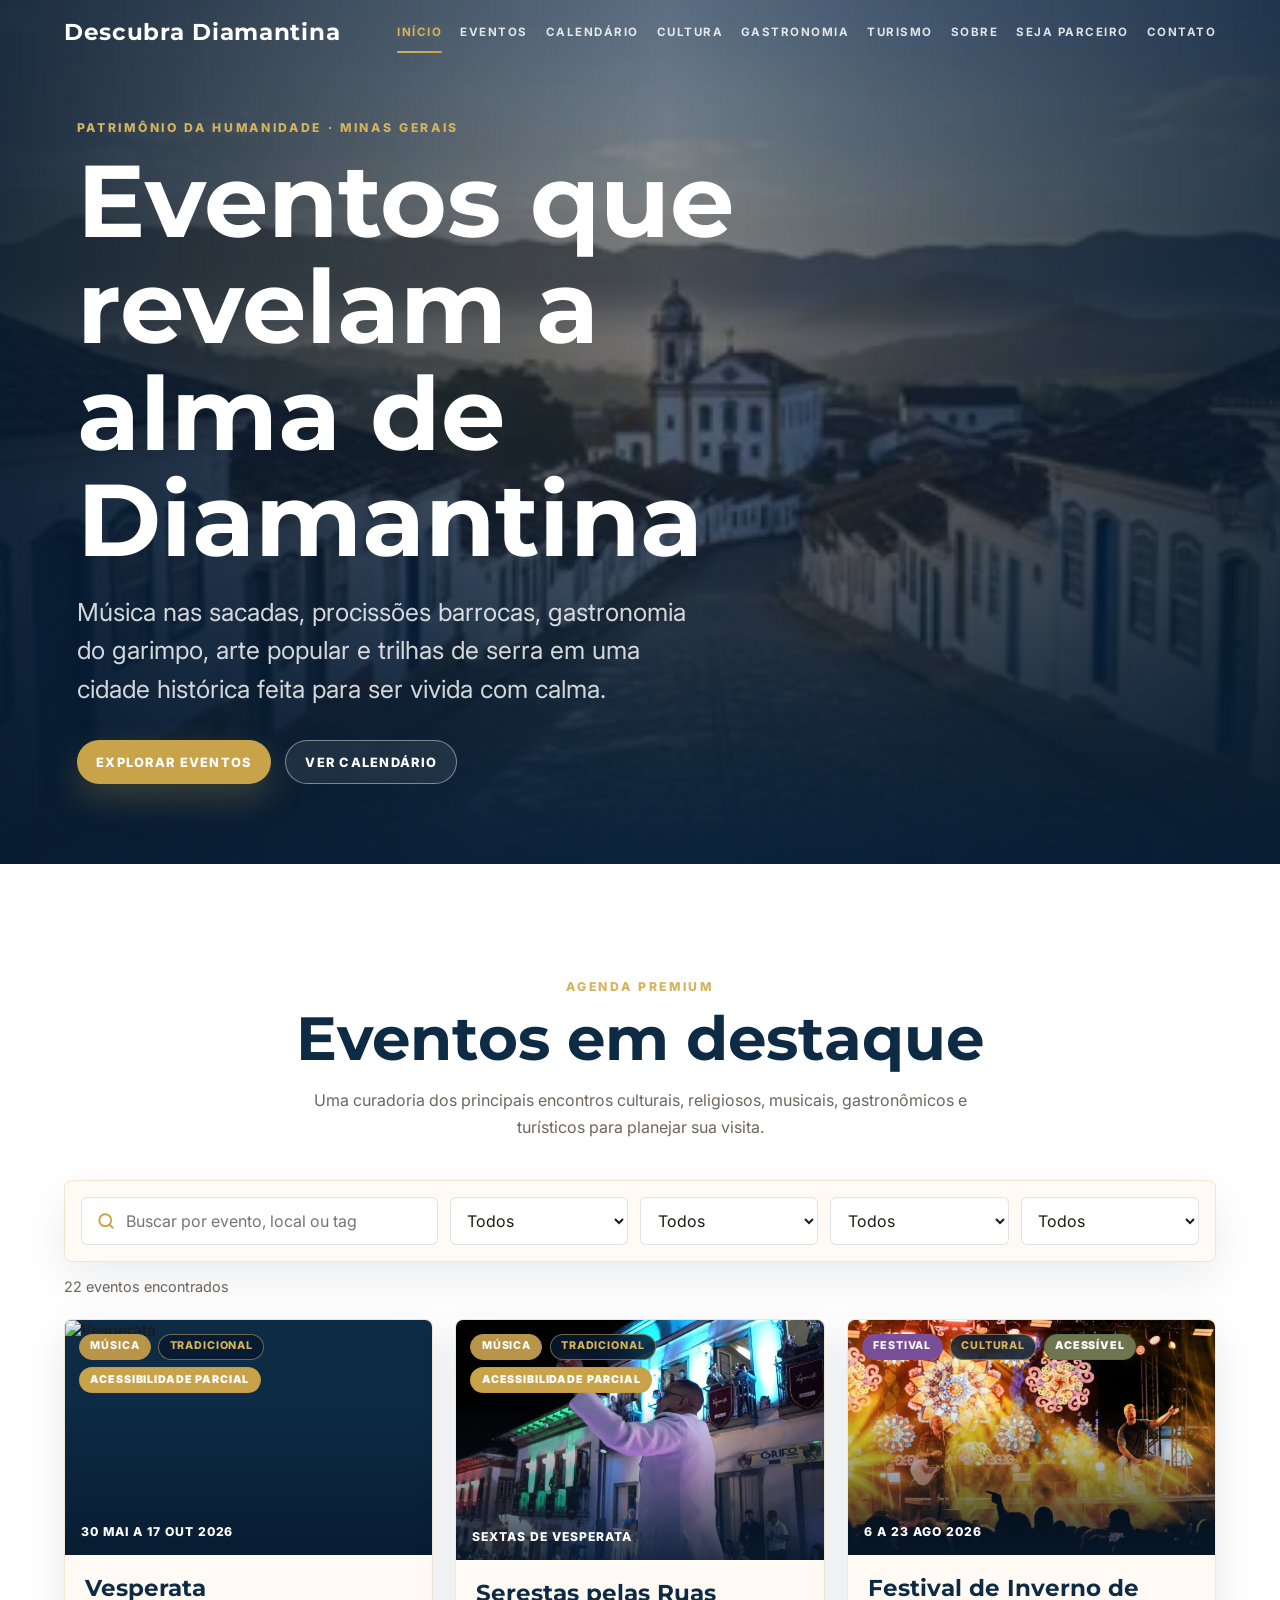
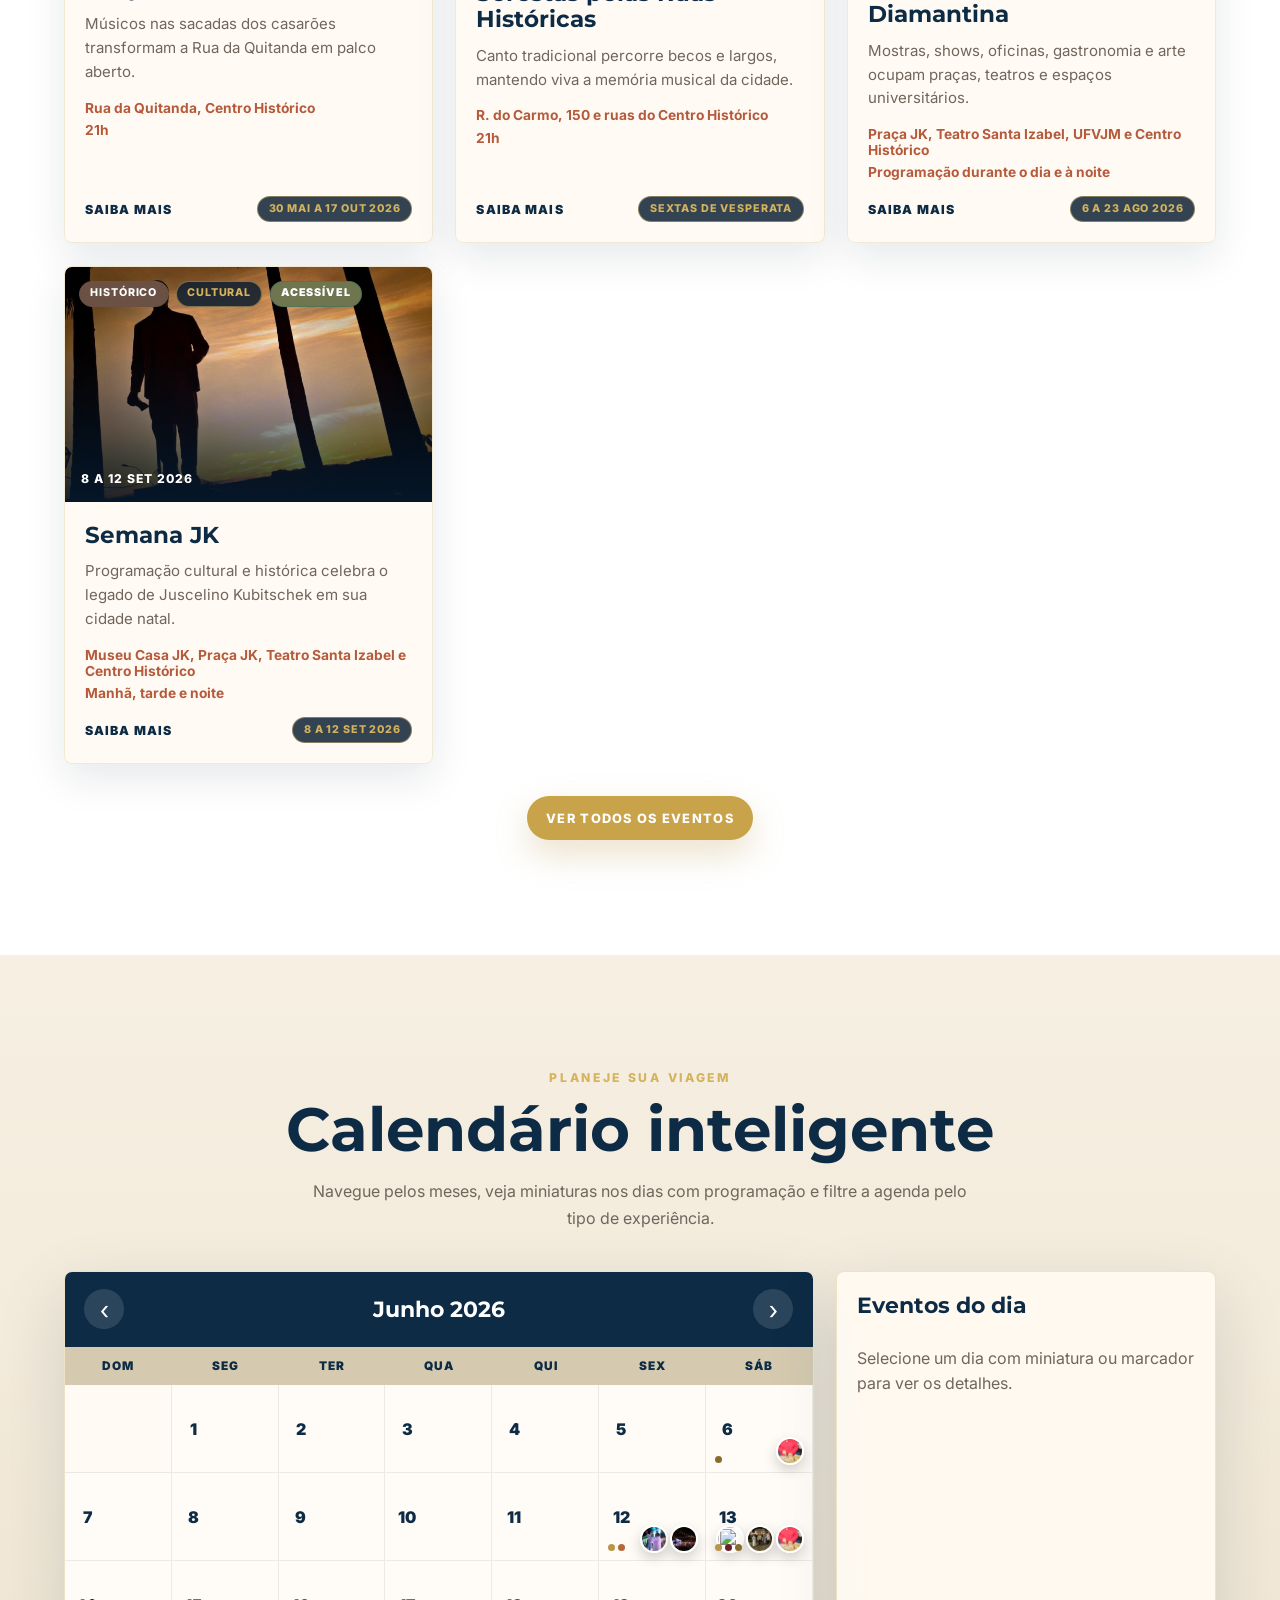
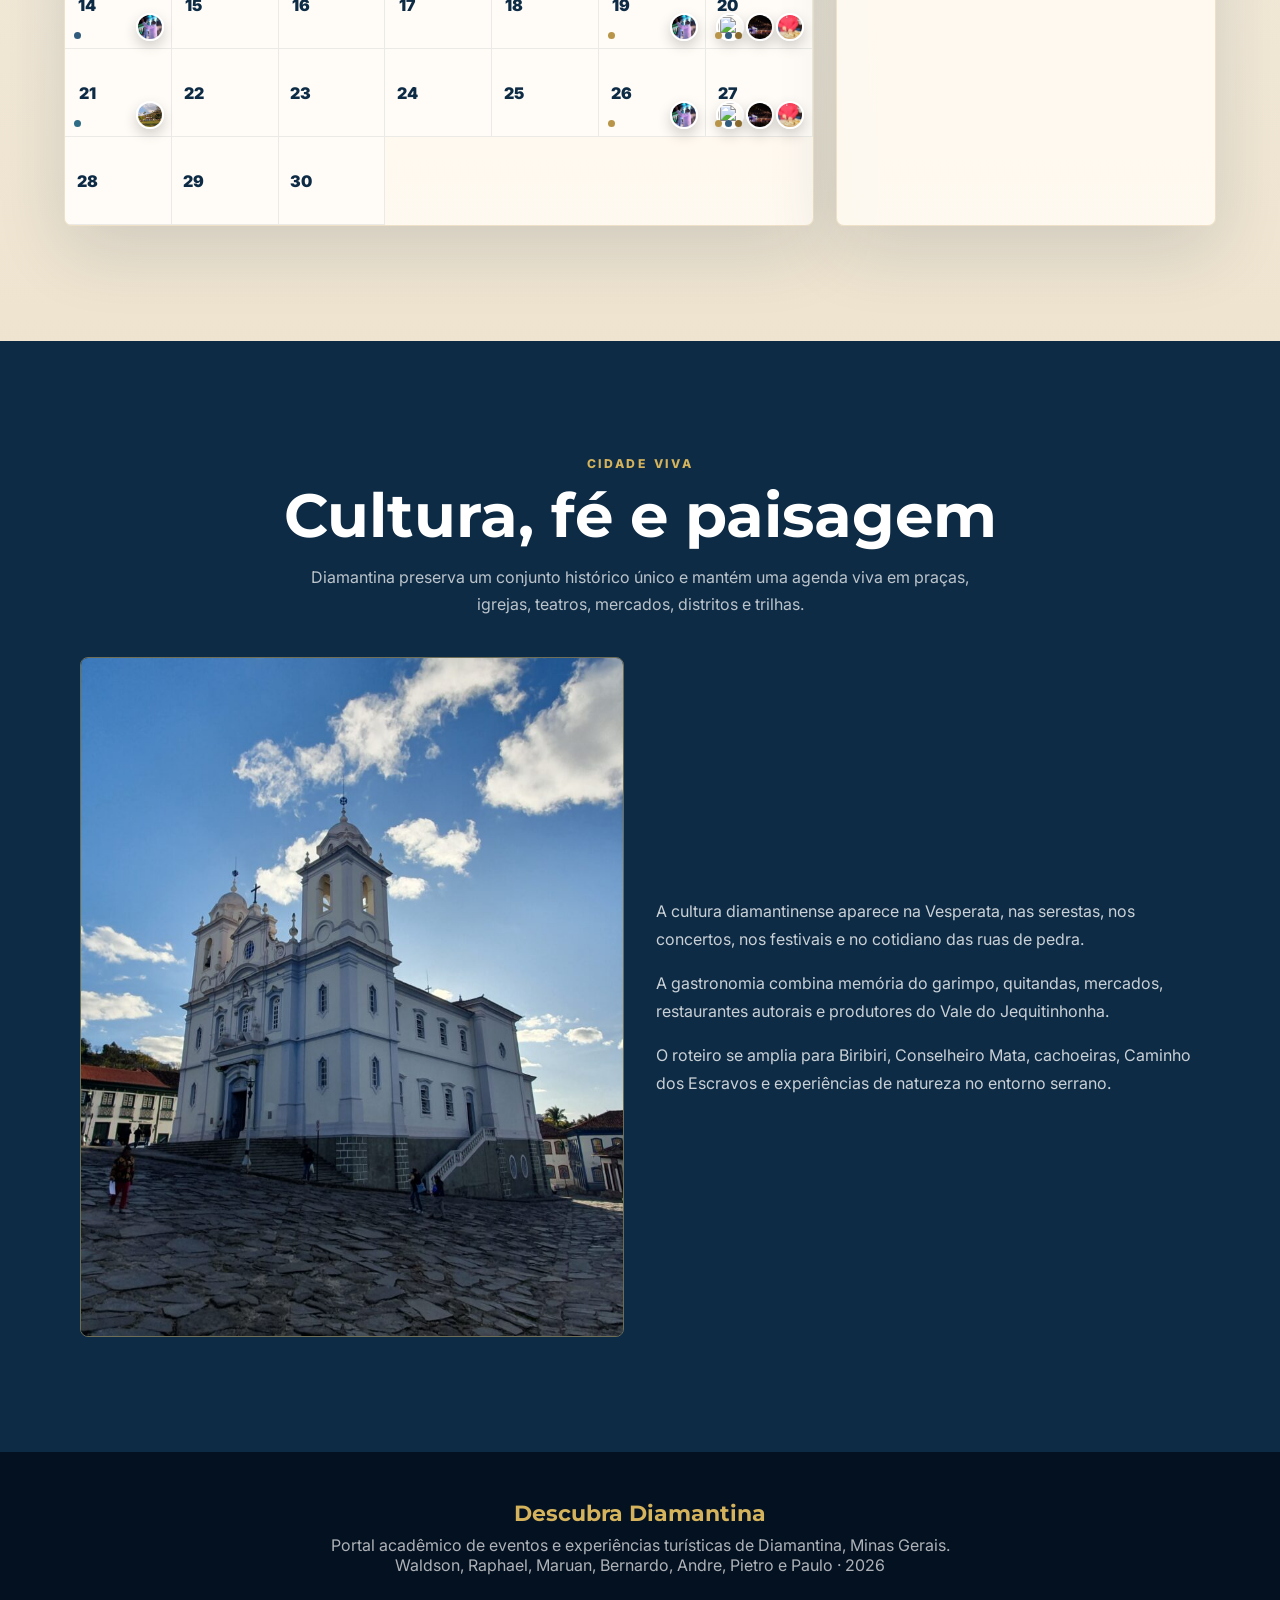
==== index.html @ fd095234 "trcando nome para index.html" ====
<!DOCTYPE html>
<html lang="pt-BR">

<head>
  <meta charset="UTF-8">
  <meta name="viewport" content="width=device-width, initial-scale=1.0">
  <title>Descubra Diamantina | Portal Cultural</title>
  <meta name="description"
    content="Portal turístico de eventos culturais, religiosos, gastronômicos e musicais de Diamantina.">
  <link rel="preconnect" href="https://fonts.googleapis.com">
  <link rel="preconnect" href="https://fonts.gstatic.com" crossorigin>
  <link
    href="https://fonts.googleapis.com/css2?family=Inter:wght@400;500;600;700&family=Montserrat:wght@500;600;700&display=swap"
    rel="stylesheet">
  <link rel="stylesheet" href="styles.css">
</head>

<body data-page="home">
  <header class="site-header" data-header>
    <a class="logo" href="DescubraDiamantina.html">Descubra Diamantina</a>
    <nav class="nav-links" aria-label="Navegação principal">
      <a class="active" href="DescubraDiamantina.html">Início</a>
      <a href="eventos.html">Eventos</a>
      <a href="#calendario">Calendário</a>
      <a href="#cultura">Cultura</a>
      <a href="#gastronomia">Gastronomia</a>
      <a href="#turismo">Turismo</a>
      <a href="#sobre">Sobre</a>
      <a href="seja-parceiro.html">Seja Parceiro</a>
      <a href="#contato">Contato</a>
    </nav>
    <button class="hamburger" type="button" data-open-menu aria-label="Abrir menu"><span></span></button>
  </header>

  <div class="mobile-menu" data-mobile-menu>
    <button class="close-menu" type="button" data-close-menu aria-label="Fechar menu">×</button>
    <nav aria-label="Menu móvel">
      <a href="DescubraDiamantina.html">Início</a>
      <a href="eventos.html">Eventos</a>
      <a href="#calendario">Calendário</a>
      <a href="#cultura">Cultura</a>
      <a href="#gastronomia">Gastronomia</a>
      <a href="#turismo">Turismo</a>
      <a href="#sobre">Sobre</a>
      <a href="seja-parceiro.html">Seja Parceiro</a>
      <a href="#contato">Contato</a>
    </nav>
  </div>

  <main>
    <section class="hero" id="inicio">
      <div class="hero-media">
        <video src=".imagens/Video.mp4" autoplay loop muted playsinline poster="./.imagens/Diamantina1.png"></video>
      </div>
      <div class="hero-content fade-in">
        <span class="eyebrow">Patrimônio da Humanidade · Minas Gerais</span>
        <h1>Eventos que revelam a alma de Diamantina</h1>
        <p>Música nas sacadas, procissões barrocas, gastronomia do garimpo, arte popular e trilhas de serra em uma
          cidade histórica feita para ser vivida com calma.</p>
        <div class="hero-actions">
          <a class="btn btn-primary" href="eventos.html">Explorar eventos</a>
          <a class="btn btn-secondary" href="#calendario">Ver calendário</a>
        </div>
      </div>
    </section>

    <section class="events-section" id="eventos">
      <div class="section-header fade-in">
        <span class="section-tag">Agenda premium</span>
        <h2 class="section-title">Eventos em destaque</h2>
        <p class="section-copy">Uma curadoria dos principais encontros culturais, religiosos, musicais, gastronômicos e
          turísticos para planejar sua visita.</p>
      </div>

      <div class="toolbar fade-in" aria-label="Filtros de eventos">
        <label class="search-field">
          <svg width="18" height="18" viewBox="0 0 24 24" fill="none" stroke="currentColor" stroke-width="2.4"
            stroke-linecap="round" stroke-linejoin="round" aria-hidden="true">
            <circle cx="11" cy="11" r="8"></circle>
            <path d="m21 21-4.3-4.3"></path>
          </svg>
          <input type="search" data-search placeholder="Buscar por evento, local ou tag">
        </label>
        <select class="select-field" data-filter="categoria" aria-label="Filtrar por categoria"></select>
        <select class="select-field" data-filter="tipo" aria-label="Filtrar por tipo de evento"></select>
        <select class="select-field" data-filter="mes" aria-label="Filtrar por mês"></select>
        <select class="select-field" data-filter="local" aria-label="Filtrar por local"></select>
      </div>
      <p class="results-meta" data-results-meta></p>
      <div class="events-grid" data-events-grid></div>
      <div class="load-more-wrap">
        <a class="btn btn-primary" href="eventos.html">Ver todos os eventos</a>
      </div>
    </section>

    <section class="calendar-section" id="calendario">
      <div class="section-header fade-in">
        <span class="section-tag">Planeje sua viagem</span>
        <h2 class="section-title">Calendário inteligente</h2>
        <p class="section-copy">Navegue pelos meses, veja miniaturas nos dias com programação e filtre a agenda pelo
          tipo de experiência.</p>
      </div>
      <div class="calendar-layout fade-in">
        <div class="calendar-wrap">
          <div class="cal-header">
            <button class="cal-nav" type="button" data-cal-prev aria-label="Mês anterior">&#8249;</button>
            <span class="cal-month-year" data-cal-month></span>
            <button class="cal-nav" type="button" data-cal-next aria-label="Próximo mês">&#8250;</button>
          </div>
          <div class="cal-weekdays">
            <div class="cal-weekday">Dom</div>
            <div class="cal-weekday">Seg</div>
            <div class="cal-weekday">Ter</div>
            <div class="cal-weekday">Qua</div>
            <div class="cal-weekday">Qui</div>
            <div class="cal-weekday">Sex</div>
            <div class="cal-weekday">Sáb</div>
          </div>
          <div class="cal-days" data-cal-days></div>
        </div>
        <aside class="calendar-preview">
          <h3>Eventos do dia</h3>
          <div data-cal-preview></div>
        </aside>
      </div>
    </section>

    <section class="about-section" id="sobre">
      <div class="section-header fade-in">
        <span class="section-tag">Cidade viva</span>
        <h2 class="section-title">Cultura, fé e paisagem</h2>
        <p class="section-copy">Diamantina preserva um conjunto histórico único e mantém uma agenda viva em praças,
          igrejas, teatros, mercados, distritos e trilhas.</p>
      </div>
      <div class="about-grid">
        <img class="fade-in" src="./.imagens/catedral.png" alt="Catedral e casario histórico de Diamantina">
        <div class="about-text fade-in">
          <p id="cultura">A cultura diamantinense aparece na Vesperata, nas serestas, nos concertos, nos festivais e no
            cotidiano das ruas de pedra.</p>
          <p id="gastronomia">A gastronomia combina memória do garimpo, quitandas, mercados, restaurantes autorais e
            produtores do Vale do Jequitinhonha.</p>
          <p id="turismo">O roteiro se amplia para Biribiri, Conselheiro Mata, cachoeiras, Caminho dos Escravos e
            experiências de natureza no entorno serrano.</p>
        </div>
      </div>
    </section>
  </main>

  <div class="modal-overlay" data-modal-overlay></div>

  <footer class="site-footer" id="contato">
    <strong>Descubra Diamantina</strong>
    <p>Portal acadêmico de eventos e experiências turísticas de Diamantina, Minas Gerais.</p>
    <p>Waldson, Raphael, Maruan, Bernardo, Andre, Pietro e Paulo · 2026</p>
  </footer>

  <script src="eventos-data.js"></script>
  <script src="eventos-app.js"></script>
</body>

</html>
---- styles.css ----
:root {
  /* Paleta Turista */
  --azul: #0D2B45;
  --azul-2: #1B4158;
  --dourado: #C9A34A;
  --dourado-2: #D4B35C;
  --bege: #E7DCC4;
  --bege-2: #D5CAB0;
  --terracota: #B65A3C;
  --verde: #6F754E;
  --branco: #FFFFFF;
  --texto: #1e1a16;
  --muted: #6f665d;
  --line: rgba(13, 43, 69, .12);
  --shadow: 0 24px 70px rgba(13, 43, 69, .14);
}

*,
*::before,
*::after {
  box-sizing: border-box;
  margin: 0;
  padding: 0;
}

html {
  scroll-behavior: smooth;
}

body {
  min-height: 100vh;
  font-family: 'Inter', Arial, sans-serif;
  background: var(--bege);
  color: var(--texto);
  overflow-x: hidden;
}

body.modal-open,
body.menu-open {
  overflow: hidden;
}

img {
  display: block;
  max-width: 100%;
}

a {
  color: inherit;
  text-decoration: none;
}

button,
input,
select {
  font: inherit;
}

button {
  border: 0;
  background: none;
  cursor: pointer;
}

.site-header {
  position: fixed;
  inset: 0 0 auto;
  z-index: 50;
  display: flex;
  align-items: center;
  justify-content: space-between;
  gap: 2rem;
  padding: 18px clamp(18px, 5vw, 72px);
  color: #fff;
  transition: background .25s ease, padding .25s ease, box-shadow .25s ease;
}

.site-header.scrolled,
.site-header.solid {
  background: rgba(7, 26, 47, .96);
  box-shadow: 0 16px 42px rgba(0, 0, 0, .22);
  padding-block: 12px;
  backdrop-filter: blur(16px);
}

.logo {
  font-family: 'Montserrat', Arial, sans-serif;
  font-size: clamp(1.15rem, 2vw, 1.45rem);
  font-weight: 700;
  letter-spacing: .03em;
}

.nav-links {
  display: none;
  align-items: center;
  gap: clamp(.7rem, 1.4vw, 1.45rem);
  position: relative;
  z-index: 1;
}

.nav-links a {
  position: relative;
  font-size: .72rem;
  font-weight: 700;
  letter-spacing: .13em;
  text-transform: uppercase;
  color: rgba(255, 255, 255, .84);
  padding: 0.4rem 0;
  transition: color .25s ease;
}

.nav-links a::after {
  content: '';
  position: absolute;
  left: 0;
  bottom: -8px;
  width: 0;
  height: 2px;
  background: linear-gradient(90deg, var(--dourado-2), var(--dourado));
  transition: width .3s cubic-bezier(0.34, 1.56, 0.64, 1);
  border-radius: 999px;
}

.nav-links a:hover,
.nav-links a.active {
  color: var(--dourado-2);
  text-shadow: 0 0 10px rgba(215, 184, 106, .3);
}

.nav-links a:hover::after,
.nav-links a.active::after {
  width: 100%;
}

.hamburger {
  display: inline-flex;
  width: 42px;
  height: 42px;
  border: 1px solid rgba(255, 255, 255, .3);
  border-radius: 999px;
  align-items: center;
  justify-content: center;
}

.hamburger span,
.hamburger span::before,
.hamburger span::after {
  display: block;
  width: 5px;
  height: 5px;
  background: #fff;
  border-radius: 50%;
  content: '';
}

.hamburger span {
  position: relative;
}

.hamburger span::before,
.hamburger span::after {
  position: absolute;
  left: 0;
  top: 0;
}

.hamburger span::before {
  transform: translateY(-8px);
}

.hamburger span::after {
  transform: translateY(8px);
}

.mobile-menu {
  position: fixed;
  inset: 0;
  z-index: 80;
  display: flex;
  flex-direction: column;
  align-items: center;
  justify-content: center;
  padding: 2rem;
  background:
    linear-gradient(135deg, rgba(7, 26, 47, .96) 0%, rgba(7, 26, 47, .88) 50%, rgba(104, 31, 43, .92) 100%),
    url('./.imagens/Diamantina1.png') center/cover;
  opacity: 0;
  pointer-events: none;
  transform: translateY(-100%);
  transition: opacity .3s ease, transform .3s ease;
  overflow: hidden;
}

.mobile-menu::before {
  content: '';
  position: absolute;
  inset: 0;
  background: radial-gradient(circle at 20% 50%, rgba(184, 149, 72, .08) 0%, transparent 50%);
  pointer-events: none;
}

.mobile-menu.open {
  opacity: 1;
  pointer-events: auto;
  transform: translateY(0);
}

.mobile-menu nav {
  display: grid;
  gap: 1.4rem;
  text-align: center;
  position: relative;
  z-index: 1;
  width: 100%;
  max-width: 400px;
}

.mobile-menu a {
  font-family: 'Montserrat', Arial, sans-serif;
  font-size: clamp(1.5rem, 6vw, 2.4rem);
  font-weight: 600;
  color: #fff;
  padding: 0.8rem 1rem;
  transition: color .25s ease, text-shadow .25s ease;
  letter-spacing: .02em;
}

.mobile-menu a:hover,
.mobile-menu a.active {
  color: var(--dourado-2);
  text-shadow: 0 0 20px rgba(215, 184, 106, .4);
}

.close-menu {
  position: absolute;
  right: 24px;
  top: 24px;
  width: 48px;
  height: 48px;
  border-radius: 50%;
  background: rgba(255, 255, 255, .15);
  color: #fff;
  font-size: 2rem;
  z-index: 2;
  transition: background .25s ease, transform .25s ease;
}

.close-menu:hover {
  background: rgba(255, 255, 255, .25);
  transform: rotate(90deg);
}

.hero {
  position: relative;
  min-height: 92vh;
  display: grid;
  align-items: center;
  padding: 120px clamp(20px, 6vw, 86px) 80px;
  color: #fff;
  overflow: hidden;
}

.hero-media {
  position: absolute;
  inset: 0;
  z-index: -2;
  background: var(--azul);
}

.hero-media video,
.hero-media img {
  width: 100%;
  height: 100%;
  object-fit: cover;
}

.hero::before {
  content: '';
  position: absolute;
  inset: 0;
  z-index: -1;
  background:
    linear-gradient(90deg, rgba(7, 26, 47, .9), rgba(7, 26, 47, .48) 52%, rgba(7, 26, 47, .82)),
    linear-gradient(0deg, var(--azul), transparent 45%);
}

.hero-content {
  max-width: 760px;
}

.eyebrow,
.section-tag {
  display: block;
  color: var(--dourado-2);
  font-size: .76rem;
  font-weight: 800;
  letter-spacing: .22em;
  text-transform: uppercase;
  margin-bottom: .8rem;
}

.hero h1,
.page-hero h1,
.section-title {
  font-family: 'Montserrat', Arial, sans-serif;
  font-weight: 700;
  line-height: 1.04;
}

.hero h1 {
  max-width: 760px;
  font-size: clamp(3.3rem, 8vw, 7rem);
}

.hero p {
  max-width: 620px;
  margin-top: 1.2rem;
  color: rgba(255, 255, 255, .82);
  font-family: 'Inter', Arial, sans-serif;
  font-size: clamp(1.2rem, 2.2vw, 1.55rem);
  line-height: 1.55;
}

.hero-actions {
  display: flex;
  flex-wrap: wrap;
  gap: .9rem;
  margin-top: 2rem;
}

.btn {
  display: inline-flex;
  align-items: center;
  justify-content: center;
  gap: .55rem;
  min-height: 44px;
  padding: .75rem 1.2rem;
  border-radius: 999px;
  font-size: .8rem;
  font-weight: 800;
  letter-spacing: .1em;
  text-transform: uppercase;
  transition: transform .2s ease, background .2s ease, color .2s ease, border-color .2s ease;
}

.btn-primary {
  background: var(--dourado);
  color: #fff;
  box-shadow: 0 14px 34px rgba(184, 149, 72, .28);
}

.btn-secondary {
  border: 1px solid rgba(255, 255, 255, .42);
  color: #fff;
  background: rgba(255, 255, 255, .08);
}

.btn:hover {
  transform: translateY(-2px);
}

section {
  padding: clamp(70px, 9vw, 120px) clamp(20px, 5vw, 72px);
}

.section-header {
  max-width: 760px;
  margin: 0 auto 2.4rem;
  text-align: center;
}

.section-title {
  color: var(--azul);
  font-size: clamp(2.1rem, 4.8vw, 4rem);
}

.section-copy {
  margin: 1rem auto 0;
  color: var(--muted);
  line-height: 1.7;
  max-width: 660px;
}

.events-section {
  background: var(--branco);
}

.toolbar {
  max-width: 1180px;
  margin: 0 auto 2rem;
  padding: 1rem;
  display: grid;
  grid-template-columns: minmax(240px, 1.6fr) repeat(4, minmax(140px, .8fr));
  gap: .75rem;
  background: rgba(255, 250, 242, .8);
  border: 1px solid rgba(184, 149, 72, .22);
  border-radius: 8px;
  box-shadow: 0 18px 46px rgba(7, 26, 47, .08);
  backdrop-filter: blur(14px);
}

.accessibility-filter {
  max-width: 1180px;
  margin: 0 auto 1rem;
  padding: 1rem 1.1rem;
  border: 1px solid rgba(7, 26, 47, .1);
  border-radius: 8px;
  background: rgba(255, 250, 242, .76);
  box-shadow: 0 12px 32px rgba(7, 26, 47, .06);
}

.accessibility-filter-label {
  display: block;
  margin-bottom: .75rem;
  color: var(--azul);
  font-size: .78rem;
  font-weight: 800;
  letter-spacing: .14em;
  text-transform: uppercase;
}

.accessibility-options {
  display: flex;
  flex-wrap: wrap;
  gap: .75rem;
}

.accessibility-option {
  display: inline-flex;
  align-items: center;
  gap: .55rem;
  padding: .6rem .85rem;
  border-radius: 999px;
  border: 1px solid rgba(7, 26, 47, .12);
  background: #fff;
  color: var(--texto);
  font-size: .9rem;
  font-weight: 700;
  line-height: 1.2;
}

.accessibility-option input {
  width: 16px;
  height: 16px;
  accent-color: var(--verde);
}

.accessibility-note {
  max-width: 1180px;
  margin: 0 auto 1.5rem;
  padding: .95rem 1rem;
  border-left: 4px solid var(--dourado);
  border-radius: 8px;
  background: rgba(184, 149, 72, .1);
  color: var(--muted);
  line-height: 1.6;
}

.search-field,
.select-field {
  min-height: 48px;
  width: 100%;
  border: 1px solid rgba(7, 26, 47, .12);
  border-radius: 6px;
  background: #fff;
  color: var(--texto);
  outline: none;
}

.search-field {
  display: flex;
  align-items: center;
  gap: .7rem;
  padding: 0 .95rem;
}

.search-field svg {
  color: var(--dourado);
  flex: 0 0 auto;
}

.search-field input {
  width: 100%;
  border: 0;
  outline: 0;
  background: transparent;
  color: inherit;
}

.select-field {
  padding: 0 .8rem;
}

.results-meta {
  max-width: 1180px;
  margin: -1rem auto 1.5rem;
  color: var(--muted);
  font-size: .9rem;
}

.events-grid {
  max-width: 1180px;
  margin: 0 auto;
  display: grid;
  grid-template-columns: repeat(auto-fill, minmax(280px, 1fr));
  gap: 1.4rem;
}

.event-card {
  display: flex;
  flex-direction: column;
  min-height: 100%;
  overflow: hidden;
  border: 1px solid rgba(184, 149, 72, .18);
  border-radius: 8px;
  background: rgba(255, 250, 242, .82);
  box-shadow: 0 14px 40px rgba(7, 26, 47, .1);
  transition: transform .25s ease, box-shadow .25s ease;
}

.event-card:hover {
  transform: translateY(-7px);
  box-shadow: var(--shadow);
}

.card-img-wrap {
  position: relative;
  min-height: 235px;
  overflow: hidden;
  background: var(--azul);
}

.card-img-wrap img {
  width: 100%;
  height: 100%;
  min-height: 235px;
  object-fit: cover;
  transition: transform .45s ease;
}

.event-card:hover img {
  transform: scale(1.06);
}

.card-img-wrap::after {
  content: '';
  position: absolute;
  inset: 35% 0 0;
  background: linear-gradient(transparent, rgba(7, 26, 47, .86));
}

.badge-row {
  position: absolute;
  top: 14px;
  left: 14px;
  right: 14px;
  z-index: 1;
  display: flex;
  gap: .45rem;
  flex-wrap: wrap;
}

.badge {
  display: inline-flex;
  align-items: center;
  min-height: 26px;
  padding: .28rem .65rem;
  border-radius: 999px;
  background: rgba(7, 26, 47, .82);
  color: var(--dourado-2);
  border: 1px solid rgba(215, 184, 106, .5);
  font-size: .67rem;
  font-weight: 800;
  letter-spacing: .08em;
  text-transform: uppercase;
  backdrop-filter: blur(10px);
  line-height: 1.2;
}

.accessibility-tag {
  display: inline-flex;
  align-items: center;
  min-height: 26px;
  padding: .28rem .65rem;
  border-radius: 999px;
  border: 1px solid transparent;
  font-size: .67rem;
  font-weight: 900;
  letter-spacing: .08em;
  text-transform: uppercase;
  line-height: 1.2;
}

.accessibility-tag.accessible {
  color: #fff;
  background: var(--verde);
  border-color: rgba(47, 114, 92, .45);
}

.accessibility-tag.partial {
  color: #fff;
  background: var(--dourado);
  border-color: rgba(184, 149, 72, .45);
}

.accessibility-tag.limited {
  color: #fff;
  background: var(--terracota);
  border-color: rgba(182, 90, 60, .45);
}

.badge-date {
  max-width: 100%;
  text-align: right;
  white-space: normal;
}

.card-date-float {
  position: absolute;
  left: 16px;
  bottom: 16px;
  z-index: 1;
  color: #fff;
  font-weight: 800;
  letter-spacing: .08em;
  text-transform: uppercase;
  font-size: .76rem;
}

.card-body {
  display: flex;
  flex-direction: column;
  flex: 1;
  padding: 1.25rem;
}

.card-title {
  font-family: 'Montserrat', Arial, sans-serif;
  font-weight: 700;
  color: var(--azul);
  font-size: 1.42rem;
  line-height: 1.16;
}

.card-desc {
  color: var(--muted);
  line-height: 1.58;
  margin-top: .7rem;
  font-size: .94rem;
}

.card-meta {
  display: grid;
  gap: .4rem;
  margin: 1rem 0;
  color: var(--terracota);
  font-size: .86rem;
  font-weight: 700;
}

.card-actions {
  margin-top: auto;
  display: flex;
  justify-content: space-between;
  align-items: center;
  gap: 1rem;
  flex-wrap: wrap;
}

.btn-card {
  color: var(--azul);
  font-weight: 900;
  letter-spacing: .09em;
  text-transform: uppercase;
  font-size: .78rem;
}

.btn-card:hover {
  color: var(--terracota);
}

.calendar-section {
  background:
    linear-gradient(180deg, rgba(247, 241, 230, .9), rgba(239, 228, 209, .9)),
    url('./.imagens/catedral.png') center/cover fixed;
}

.calendar-layout {
  max-width: 1180px;
  margin: 0 auto;
  display: grid;
  grid-template-columns: minmax(0, 1fr) 380px;
  gap: 1.4rem;
}

.calendar-wrap,
.calendar-preview {
  background: rgba(255, 250, 242, .94);
  border: 1px solid rgba(184, 149, 72, .24);
  border-radius: 8px;
  box-shadow: var(--shadow);
  overflow: hidden;
}

.cal-header {
  display: flex;
  align-items: center;
  justify-content: space-between;
  gap: 1rem;
  padding: 1.1rem 1.2rem;
  background: var(--azul);
  color: #fff;
}

.cal-month-year {
  font-family: 'Montserrat', Arial, sans-serif;
  font-size: 1.35rem;
  font-weight: 700;
}

.cal-nav {
  width: 40px;
  height: 40px;
  border-radius: 50%;
  color: #fff;
  background: rgba(255, 255, 255, .12);
  font-size: 1.6rem;
}

.cal-nav:hover {
  background: var(--dourado);
}

.cal-weekdays,
.cal-days {
  display: grid;
  grid-template-columns: repeat(7, minmax(0, 1fr));
}

.cal-weekday {
  padding: .75rem .25rem;
  text-align: center;
  color: var(--azul);
  background: var(--bege-2);
  font-size: .74rem;
  font-weight: 900;
  text-transform: uppercase;
  letter-spacing: .08em;
}

.cal-day {
  position: relative;
  min-height: 88px;
  padding: .5rem;
  border-right: 1px solid rgba(7, 26, 47, .08);
  border-bottom: 1px solid rgba(7, 26, 47, .08);
  background: rgba(255, 255, 255, .42);
  text-align: left;
  transition: background .18s ease;
}

.cal-day:not(.empty):hover {
  background: #fff;
}

.cal-day.empty {
  background: rgba(255, 255, 255, .18);
  cursor: default;
}

.cal-number {
  position: relative;
  z-index: 2;
  display: inline-flex;
  align-items: center;
  justify-content: center;
  width: 28px;
  height: 28px;
  border-radius: 50%;
  color: var(--azul);
  font-weight: 900;
}

.cal-day.today .cal-number {
  background: var(--terracota);
  color: #fff;
}

.cal-day.selected {
  outline: 3px solid var(--dourado);
  outline-offset: -3px;
}

.cal-thumbs {
  position: absolute;
  inset: 0;
  display: flex;
  align-items: flex-end;
  justify-content: flex-end;
  gap: 2px;
  padding: .45rem;
  pointer-events: none;
}

.cal-thumb {
  width: 28px;
  height: 28px;
  border-radius: 50%;
  object-fit: cover;
  border: 2px solid #fff;
  box-shadow: 0 6px 14px rgba(0, 0, 0, .18);
}

.cal-markers {
  position: absolute;
  left: .55rem;
  bottom: .55rem;
  display: flex;
  gap: 3px;
}

.marker {
  width: 7px;
  height: 7px;
  border-radius: 50%;
  background: var(--terracota);
}

.calendar-preview {
  padding: 1.25rem;
}

.calendar-preview h3 {
  font-family: 'Montserrat', Arial, sans-serif;
  font-weight: 700;
  color: var(--azul);
  font-size: 1.35rem;
  margin-bottom: .75rem;
}

.cal-event-item {
  display: grid;
  grid-template-columns: 54px 1fr;
  gap: .8rem;
  padding: .8rem 0;
  border-top: 1px solid rgba(7, 26, 47, .1);
}

.cal-event-item img {
  width: 54px;
  height: 54px;
  border-radius: 6px;
  object-fit: cover;
}

.cal-event-name {
  color: var(--azul);
  font-weight: 900;
}

.cal-event-info {
  color: var(--muted);
  font-size: .84rem;
  margin-top: .2rem;
  line-height: 1.4;
}

.empty-state,
.cal-no-event {
  display: block;
  color: var(--muted);
  line-height: 1.6;
  padding: 1rem 0;
}

.modal-overlay {
  position: fixed;
  inset: 0;
  z-index: 100;
  display: grid;
  place-items: center;
  padding: 24px;
  background: rgba(7, 26, 47, .82);
  backdrop-filter: blur(12px);
  opacity: 0;
  pointer-events: none;
  transition: opacity .25s ease;
}

.modal-overlay.open {
  opacity: 1;
  pointer-events: auto;
}

.modal {
  width: min(980px, 100%);
  max-height: 92vh;
  overflow: auto;
  background: var(--branco);
  border-radius: 10px;
  box-shadow: 0 34px 90px rgba(0, 0, 0, .38);
  transform: translateY(18px) scale(.98);
  transition: transform .25s ease;
}

.modal-overlay.open .modal {
  transform: translateY(0) scale(1);
}

.modal-hero {
  position: relative;
  min-height: 330px;
  background: var(--azul);
}

.modal-hero img {
  width: 100%;
  height: 330px;
  object-fit: cover;
}

.modal-hero::after {
  content: '';
  position: absolute;
  inset: 0;
  background: linear-gradient(0deg, rgba(7, 26, 47, .8), transparent 55%);
}

.modal-close {
  position: absolute;
  top: 16px;
  right: 16px;
  z-index: 2;
  width: 42px;
  height: 42px;
  border-radius: 50%;
  background: rgba(255, 250, 242, .92);
  color: var(--azul);
  font-size: 1.5rem;
}

.modal-heading {
  position: absolute;
  z-index: 1;
  left: clamp(20px, 5vw, 44px);
  right: clamp(20px, 5vw, 44px);
  bottom: 28px;
  color: #fff;
}

.modal-heading h2 {
  margin-top: .5rem;
  font-family: 'Montserrat', Arial, sans-serif;
  font-weight: 700;
  font-size: clamp(2rem, 5vw, 3.6rem);
  line-height: 1.05;
}

.modal-body {
  display: grid;
  grid-template-columns: minmax(0, 1.35fr) minmax(250px, .8fr);
  gap: 1.5rem;
  padding: clamp(22px, 4vw, 44px);
}

.modal-accessibility {
  display: grid;
  gap: .65rem;
  padding: 1rem;
  margin-bottom: 1rem;
  border: 1px solid rgba(7, 26, 47, .1);
  border-radius: 8px;
  background: rgba(255, 250, 242, .82);
}

.modal-accessibility p {
  color: var(--muted);
  line-height: 1.6;
}

.modal-desc {
  color: var(--texto);
  font-family: 'Inter', Arial, sans-serif;
  font-size: 1.25rem;
  line-height: 1.65;
}

.modal-box {
  border: 1px solid rgba(184, 149, 72, .22);
  border-radius: 8px;
  background: #fff;
  padding: 1rem;
  margin-top: 1rem;
}

.modal-box h3 {
  color: var(--azul);
  font-family: 'Montserrat', Arial, sans-serif;
  font-weight: 700;
  margin-bottom: .7rem;
}

.modal-box ul {
  list-style: none;
  display: grid;
  gap: .55rem;
}

.modal-box li {
  position: relative;
  padding-left: 1rem;
  color: var(--muted);
  line-height: 1.55;
}

.modal-box li::before {
  content: '';
  position: absolute;
  left: 0;
  top: .65em;
  width: 6px;
  height: 6px;
  border-radius: 50%;
  background: var(--dourado);
}

.modal-side {
  display: grid;
  align-content: start;
  gap: .8rem;
}

.info-pill {
  border-radius: 8px;
  padding: .9rem;
  background: var(--bege);
  border: 1px solid rgba(184, 149, 72, .2);
}

.info-pill strong {
  display: block;
  color: var(--terracota);
  font-size: .74rem;
  letter-spacing: .1em;
  text-transform: uppercase;
  margin-bottom: .25rem;
}

.page-hero {
  min-height: 56vh;
  padding: 130px clamp(20px, 6vw, 86px) 70px;
  display: grid;
  align-items: end;
  color: #fff;
  background:
    linear-gradient(90deg, rgba(7, 26, 47, .92), rgba(7, 26, 47, .52)),
    url('./.imagens/Vesperata.png') center/cover;
}

.page-hero h1 {
  max-width: 860px;
  font-size: clamp(3rem, 7vw, 6.5rem);
}

.page-hero p {
  max-width: 680px;
  margin-top: 1rem;
  color: rgba(255, 255, 255, .82);
  line-height: 1.7;
}

.load-more-wrap {
  display: flex;
  justify-content: center;
  margin-top: 2rem;
}

.about-section {
  color: #fff;
  background: var(--azul);
}

.about-section .section-title {
  color: #fff;
}

.about-section .section-copy {
  color: rgba(255, 255, 255, .72);
}

.about-grid {
  max-width: 1120px;
  margin: 2.4rem auto 0;
  display: grid;
  grid-template-columns: 1fr 1fr;
  gap: 2rem;
  align-items: center;
}

.about-grid img {
  width: 100%;
  min-height: 420px;
  object-fit: cover;
  border-radius: 8px;
  border: 1px solid rgba(215, 184, 106, .48);
}

.about-text {
  display: grid;
  gap: 1rem;
  color: rgba(255, 255, 255, .78);
  line-height: 1.75;
}

.site-footer {
  padding: 3rem 5vw;
  text-align: center;
  color: rgba(255, 255, 255, .68);
  background: #041121;
}

.site-footer strong {
  display: block;
  margin-bottom: .6rem;
  color: var(--dourado-2);
  font-family: 'Montserrat', Arial, sans-serif;
  font-weight: 700;
  font-size: 1.35rem;
}

/* Seja Parceiro */
.partner-page {
  --partner-green: #2E7D32;
  --partner-green-dark: #1F5A25;
  --partner-blue: #1E3A5F;
  --partner-orange: #F28C28;
  --partner-gray: #6B686B;
  --partner-bg: #FFFFFF;
  background: var(--partner-bg);
}

.partner-page .site-header.scrolled,
.partner-page .site-header.solid {
  background: rgba(30, 58, 95, .96);
}

.partner-page .nav-links a:hover,
.partner-page .nav-links a.active,
.partner-page .site-footer strong {
  color: #F7C267;
}

.partner-page .eyebrow,
.partner-page .section-tag {
  color: var(--partner-green);
}

.partner-page .btn-primary {
  background: var(--partner-orange);
  box-shadow: 0 16px 34px rgba(242, 140, 40, .28);
}

.partner-page .btn-secondary {
  border-color: rgba(255, 255, 255, .58);
  background: rgba(255, 255, 255, .13);
}

.partner-hero {
  position: relative;
  min-height: 92vh;
  padding: 128px clamp(20px, 6vw, 86px) 76px;
  display: grid;
  grid-template-columns: minmax(0, 1.05fr) minmax(320px, .75fr);
  gap: clamp(2rem, 5vw, 5rem);
  align-items: center;
  color: #fff;
  overflow: hidden;
}

.partner-hero::before {
  content: '';
  position: absolute;
  inset: 0;
  z-index: -2;
  background:
    linear-gradient(90deg, rgba(30, 58, 95, .92), rgba(30, 58, 95, .54)),
    url('./.imagens/Diamantina2.png') center/cover;
}

.partner-hero::after {
  content: '';
  position: absolute;
  inset: auto 0 0;
  z-index: -1;
  height: 34%;
  background: linear-gradient(transparent, var(--partner-bg));
}

.partner-hero h1 {
  max-width: 820px;
  font-family: 'Montserrat', Arial, sans-serif;
  font-weight: 700;
  font-size: clamp(3rem, 7vw, 6.4rem);
  line-height: 1.02;
}

.partner-hero p {
  max-width: 650px;
  margin-top: 1.1rem;
  color: rgba(255, 255, 255, .86);
  font-size: clamp(1.05rem, 2vw, 1.28rem);
  line-height: 1.7;
}

.floating-benefits {
  display: grid;
  gap: .9rem;
}

.float-card {
  display: grid;
  grid-template-columns: 42px 1fr;
  gap: .8rem;
  align-items: center;
  padding: 1rem;
  border: 1px solid rgba(255, 255, 255, .24);
  border-radius: 14px;
  background: rgba(255, 255, 255, .14);
  box-shadow: 0 22px 54px rgba(0, 0, 0, .18);
  backdrop-filter: blur(16px);
}

.float-card:nth-child(2),
.float-card:nth-child(4) {
  transform: translateX(24px);
}

.icon-bubble {
  width: 42px;
  height: 42px;
  display: grid;
  place-items: center;
  border-radius: 12px;
  color: #fff;
  background: var(--partner-green);
}

.float-card strong {
  display: block;
  color: #fff;
  font-weight: 800;
}

.float-card span {
  color: rgba(255, 255, 255, .74);
  font-size: .88rem;
}

.partner-section {
  padding: clamp(70px, 9vw, 118px) clamp(20px, 5vw, 72px);
}

.partner-grid {
  max-width: 1180px;
  margin: 0 auto;
  display: grid;
  grid-template-columns: repeat(2, minmax(0, 1fr));
  gap: 1.4rem;
}

.problem-solution {
  align-items: start;
}

.partner-panel {
  padding: clamp(1.2rem, 2.5vw, 2rem);
  border: 1px solid rgba(30, 58, 95, .12);
  border-radius: 16px;
  background: rgba(255, 250, 242, .88);
  box-shadow: 0 20px 54px rgba(30, 58, 95, .1);
}

.partner-panel h3 {
  margin-bottom: 1rem;
  color: var(--partner-blue);
  font-family: 'Montserrat', Arial, sans-serif;
  font-weight: 700;
  font-size: clamp(1.55rem, 3vw, 2.2rem);
}

.partner-list {
  display: grid;
  gap: .72rem;
  list-style: none;
}

.partner-list li {
  display: grid;
  grid-template-columns: 34px 1fr;
  gap: .75rem;
  align-items: center;
  color: #4d463e;
  line-height: 1.45;
}

.partner-list .mini-icon {
  width: 34px;
  height: 34px;
  display: grid;
  place-items: center;
  border-radius: 10px;
  color: var(--partner-green);
  background: rgba(46, 125, 50, .1);
}

.solution-panel {
  color: #fff;
  background:
    linear-gradient(145deg, rgba(30, 58, 95, .94), rgba(46, 125, 50, .88)),
    url('./.imagens/catedral.png') center/cover;
}

.solution-panel h3,
.solution-panel li {
  color: #fff;
}

.solution-panel .partner-list .mini-icon {
  color: #fff;
  background: rgba(255, 255, 255, .16);
}

.partner-card-grid {
  max-width: 1180px;
  margin: 0 auto;
  display: grid;
  grid-template-columns: repeat(4, minmax(0, 1fr));
  gap: 1rem;
}

.partner-card {
  min-height: 100%;
  padding: 1.25rem;
  border: 1px solid rgba(30, 58, 95, .1);
  border-radius: 14px;
  background: rgba(255, 250, 242, .9);
  box-shadow: 0 14px 34px rgba(30, 58, 95, .08);
  transition: transform .22s ease, box-shadow .22s ease, border-color .22s ease;
}

.partner-card:hover {
  transform: translateY(-6px);
  border-color: rgba(46, 125, 50, .32);
  box-shadow: 0 24px 60px rgba(30, 58, 95, .14);
}

.partner-card .icon-bubble {
  margin-bottom: 1rem;
  background: rgba(46, 125, 50, .12);
  color: var(--partner-green);
}

.partner-card h3,
.partner-card h4 {
  color: var(--partner-blue);
  font-family: 'Montserrat', Arial, sans-serif;
  font-weight: 700;
  font-size: 1.05rem;
  line-height: 1.22;
  margin-bottom: .5rem;
}

.partner-card p {
  color: var(--muted);
  font-size: .94rem;
  line-height: 1.58;
}

.stats-strip {
  max-width: 980px;
  margin: 2rem auto 0;
  display: grid;
  grid-template-columns: repeat(3, 1fr);
  gap: 1rem;
}

.stat-chip {
  padding: 1.1rem;
  border-radius: 14px;
  color: #fff;
  background: var(--partner-blue);
  box-shadow: 0 18px 42px rgba(30, 58, 95, .16);
}

.stat-chip strong {
  display: block;
  color: #F7C267;
  font-family: 'Playfair Display', Georgia, serif;
  font-size: 1.65rem;
  margin-bottom: .2rem;
}

.steps {
  max-width: 1180px;
  margin: 0 auto;
  display: grid;
  grid-template-columns: repeat(5, 1fr);
  gap: .85rem;
}

.step-card {
  position: relative;
  padding: 1.2rem;
  border-radius: 14px;
  background: #fffaf2;
  border: 1px solid rgba(46, 125, 50, .14);
  box-shadow: 0 14px 36px rgba(30, 58, 95, .08);
}

.step-card:not(:last-child)::after {
  content: '';
  position: absolute;
  top: 50%;
  right: -.72rem;
  width: .62rem;
  height: .62rem;
  border-top: 2px solid var(--partner-green);
  border-right: 2px solid var(--partner-green);
  transform: translateY(-50%) rotate(45deg);
}

.step-number {
  width: 36px;
  height: 36px;
  display: grid;
  place-items: center;
  border-radius: 50%;
  margin-bottom: .8rem;
  color: #fff;
  background: var(--partner-green);
  font-weight: 900;
}

.step-card h3 {
  color: var(--partner-blue);
  font-family: 'Montserrat', Arial, sans-serif;
  font-weight: 600;
  font-size: 1rem;
  line-height: 1.25;
}

.impact-section {
  color: #fff;
  background:
    linear-gradient(120deg, rgba(30, 58, 95, .94), rgba(46, 125, 50, .86)),
    url('./.imagens/Vesperata.png') center/cover;
}

.impact-quotes {
  max-width: 1040px;
  margin: 0 auto;
  display: grid;
  grid-template-columns: repeat(3, 1fr);
  gap: 1rem;
}

.quote-card {
  min-height: 210px;
  display: flex;
  align-items: end;
  padding: 1.3rem;
  border-radius: 16px;
  background: rgba(255, 255, 255, .12);
  border: 1px solid rgba(255, 255, 255, .18);
  backdrop-filter: blur(12px);
}

.quote-card p {
  font-family: 'Montserrat', Arial, sans-serif;
  font-weight: 600;
  font-size: clamp(1.45rem, 3vw, 2.2rem);
  line-height: 1.12;
}

.partner-cta {
  padding: clamp(70px, 9vw, 110px) clamp(20px, 5vw, 72px);
  color: #fff;
  background: var(--partner-green-dark);
}

.partner-cta-inner {
  max-width: 1180px;
  margin: 0 auto;
  display: grid;
  grid-template-columns: minmax(0, 1fr) minmax(280px, .72fr);
  gap: 2rem;
  align-items: center;
}

.partner-cta h2 {
  max-width: 760px;
  font-family: 'Montserrat', Arial, sans-serif;
  font-weight: 700;
  font-size: clamp(2.4rem, 5.5vw, 5rem);
  line-height: 1.05;
}

.partner-cta p {
  max-width: 620px;
  margin: 1rem 0 1.6rem;
  color: rgba(255, 255, 255, .78);
  line-height: 1.7;
}

.cta-image {
  min-height: 360px;
  border-radius: 18px;
  overflow: hidden;
  border: 1px solid rgba(255, 255, 255, .22);
  box-shadow: 0 28px 70px rgba(0, 0, 0, .22);
}

.cta-image img {
  width: 100%;
  height: 100%;
  min-height: 360px;
  object-fit: cover;
}

.fade-in {
  opacity: 0;
  transform: translateY(24px);
  transition: opacity .55s ease, transform .55s ease;
}

.fade-in.visible {
  opacity: 1;
  transform: translateY(0);
}

@media (min-width: 981px) {
  .nav-links {
    display: flex;
  }

  .hamburger {
    display: none;
  }
}

@media (max-width: 980px) {
  .hamburger {
    display: inline-flex;
  }

  .toolbar {
    grid-template-columns: 1fr 1fr;
  }

  .partner-hero,
  .partner-grid,
  .partner-cta-inner {
    grid-template-columns: 1fr;
  }

  .partner-card-grid {
    grid-template-columns: repeat(2, minmax(0, 1fr));
  }

  .steps {
    grid-template-columns: 1fr;
  }

  .step-card:not(:last-child)::after {
    display: none;
  }

  .impact-quotes,
  .stats-strip {
    grid-template-columns: 1fr;
  }

  .calendar-layout,
  .modal-body,
  .about-grid {
    grid-template-columns: 1fr;
  }

  .calendar-preview {
    order: -1;
  }
}

@media (max-width: 640px) {
  .hero {
    min-height: 86vh;
  }

  .hero-actions {
    flex-direction: column;
    align-items: stretch;
  }

  .toolbar {
    grid-template-columns: 1fr;
  }

  .partner-hero {
    min-height: auto;
    padding-top: 118px;
  }

  .partner-card-grid {
    grid-template-columns: 1fr;
  }

  .float-card:nth-child(2),
  .float-card:nth-child(4) {
    transform: none;
  }

  .events-grid {
    grid-template-columns: 1fr;
  }

  .cal-day {
    min-height: 58px;
    padding: .28rem;
  }

  .cal-number {
    width: 24px;
    height: 24px;
    font-size: .82rem;
  }

  .cal-thumb {
    display: none;
  }

  .modal-overlay {
    padding: 10px;
  }

  .modal-hero,
  .modal-hero img {
    min-height: 260px;
    height: 260px;
  }
}
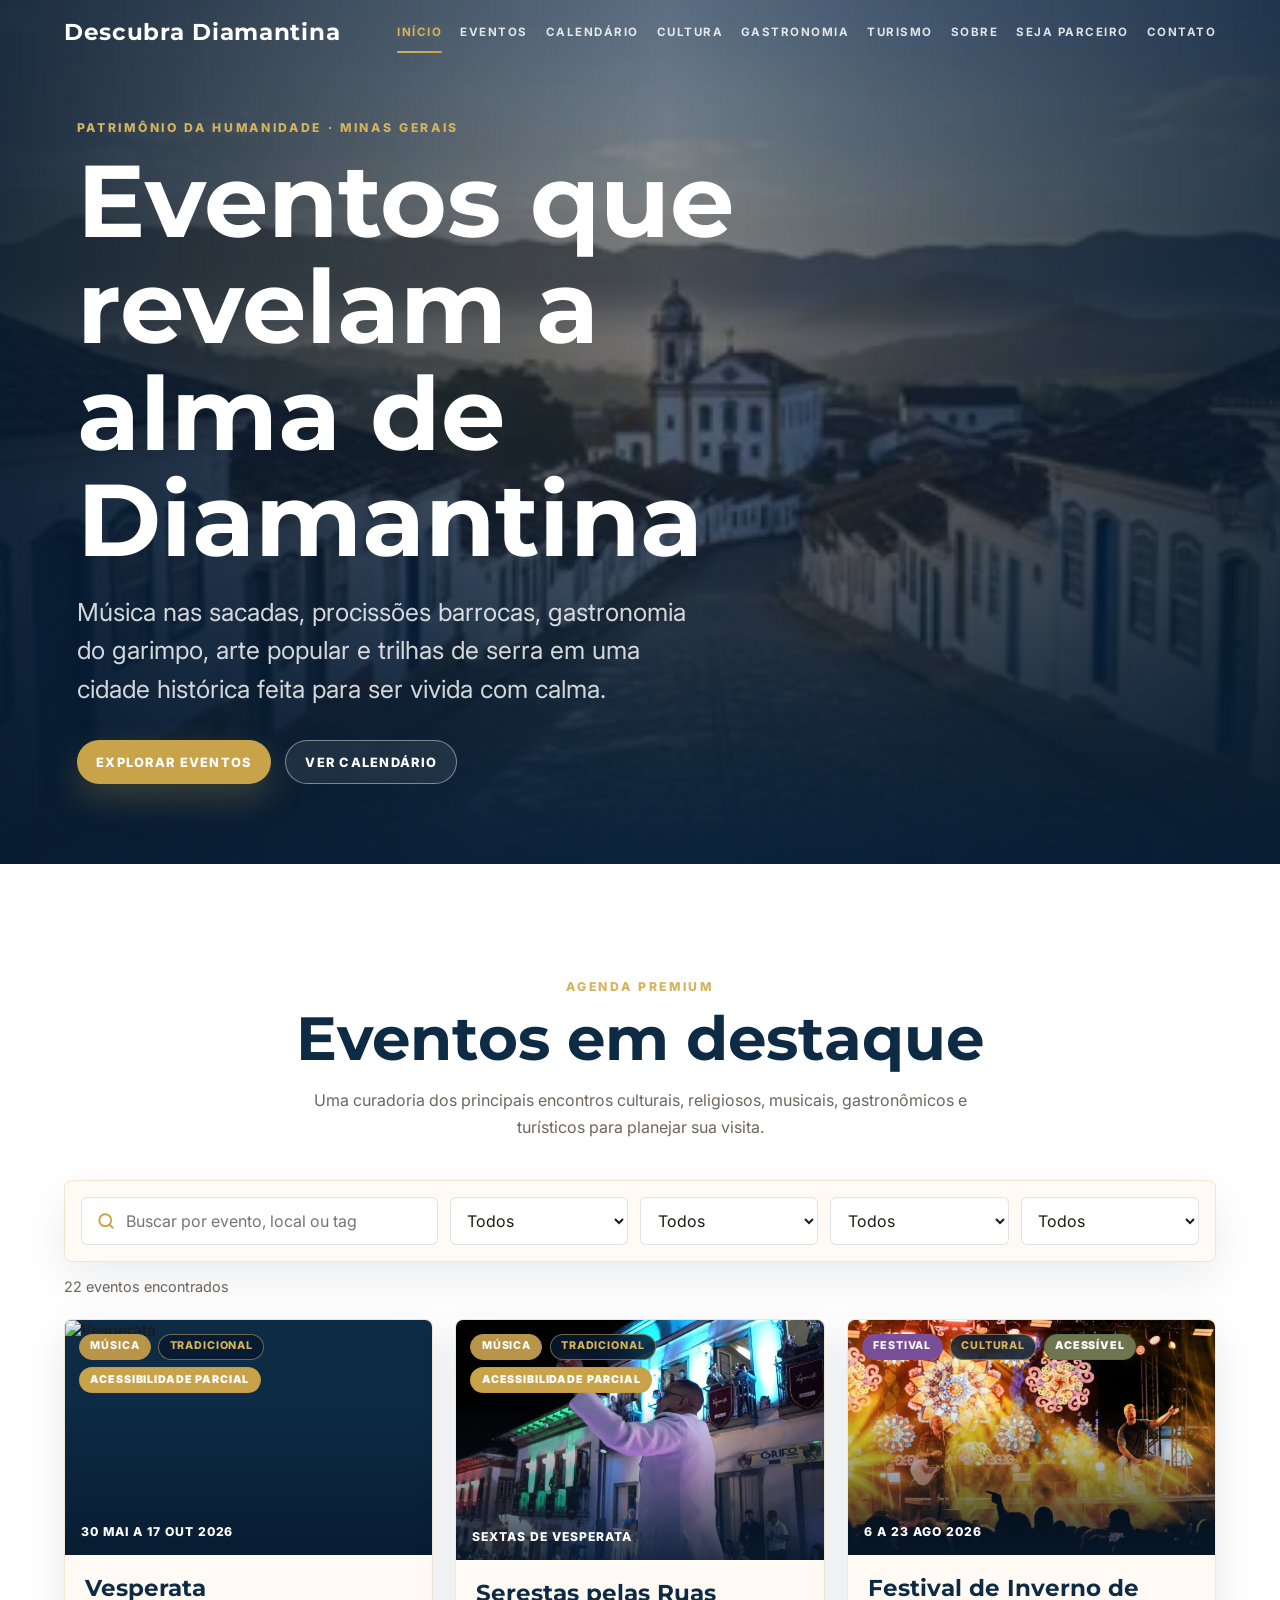
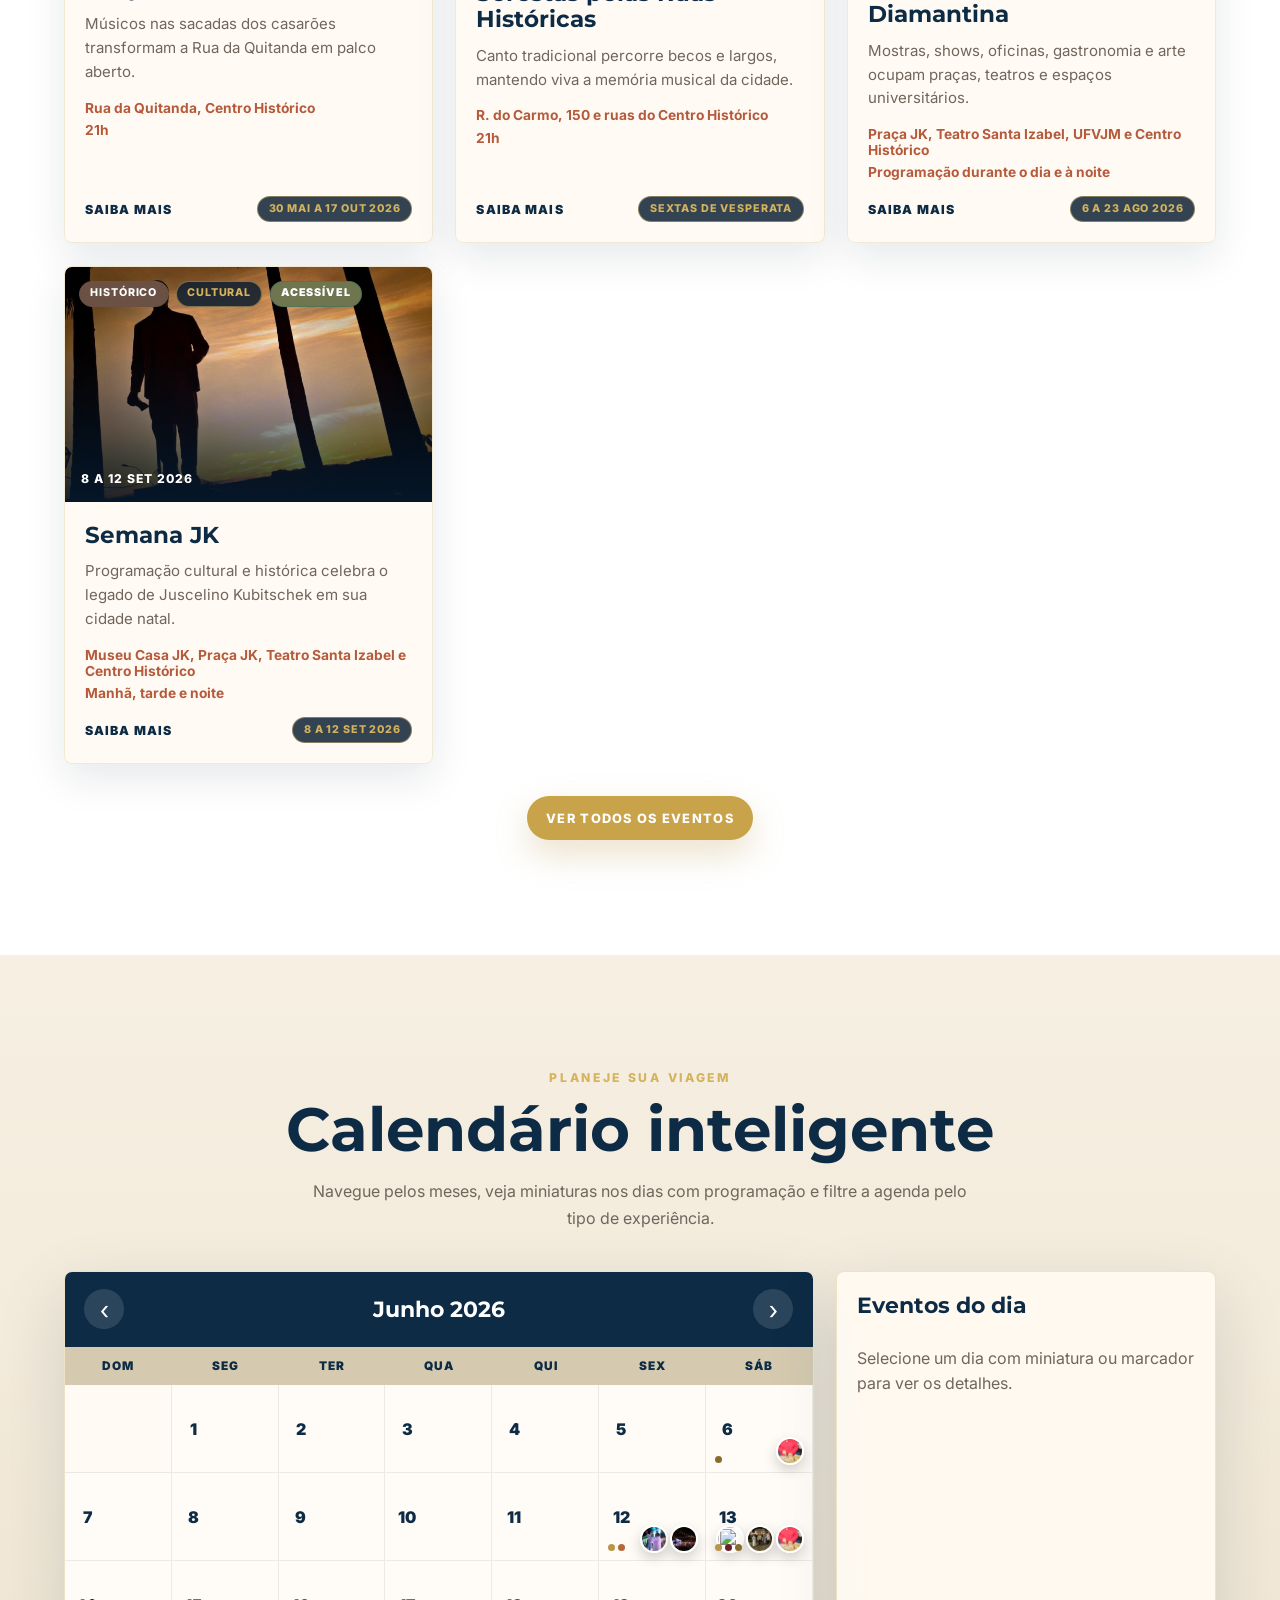
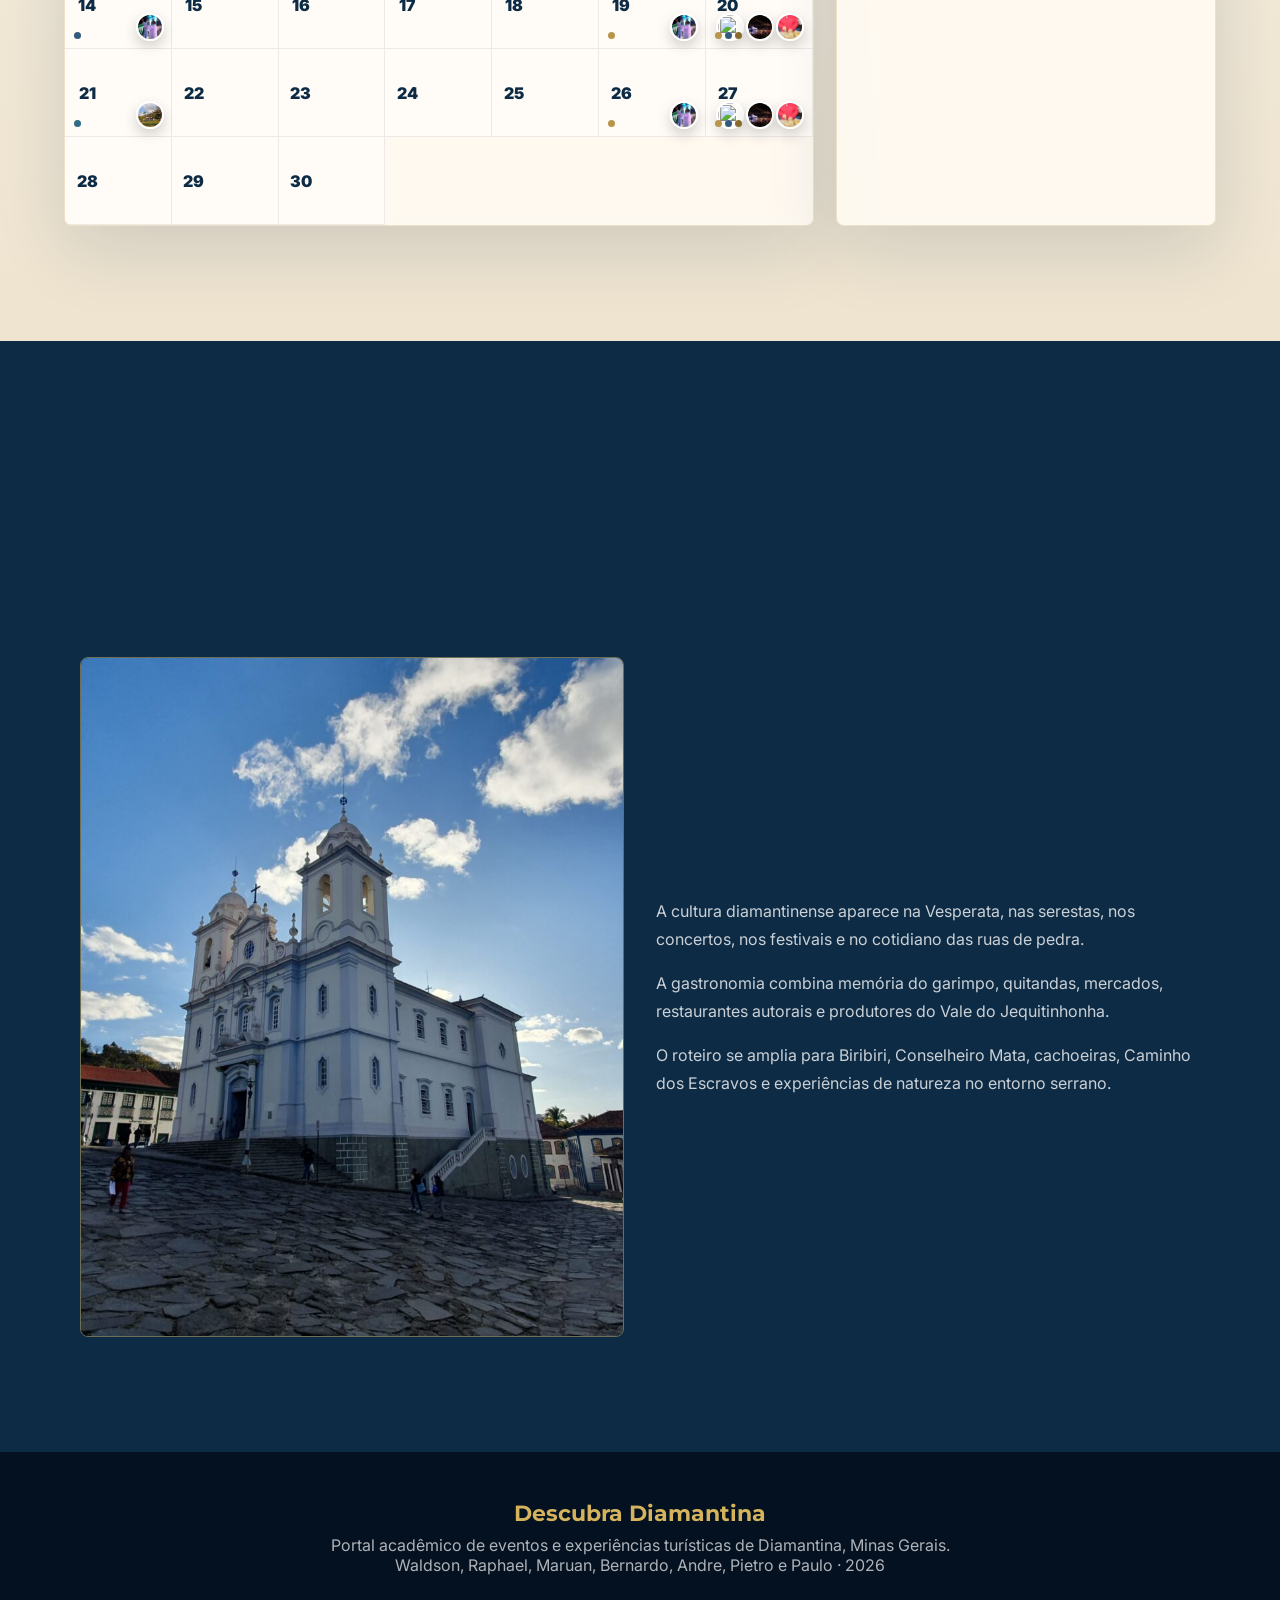
==== commit f7e3c70d: "refatoração do nome e tratamento de erros que a imagem não aparece" ====
--- a/index.html
+++ b/index.html
@@ -1,4 +1,4 @@
-<!DOCTYPE html>
+﻿<!DOCTYPE html>
 <html lang="pt-BR">
 
 <head>
@@ -17,9 +17,9 @@
 
 <body data-page="home">
   <header class="site-header" data-header>
-    <a class="logo" href="DescubraDiamantina.html">Descubra Diamantina</a>
+    <a class="logo" href="index.html">Descubra Diamantina</a>
     <nav class="nav-links" aria-label="Navegação principal">
-      <a class="active" href="DescubraDiamantina.html">Início</a>
+      <a class="active" href="index.html">Início</a>
       <a href="eventos.html">Eventos</a>
       <a href="#calendario">Calendário</a>
       <a href="#cultura">Cultura</a>
@@ -50,7 +50,7 @@
   <main>
     <section class="hero" id="inicio">
       <div class="hero-media">
-        <video src=".imagens/Video.mp4" autoplay loop muted playsinline poster="./.imagens/Diamantina1.png"></video>
+        <video src="./imagens/Video.mp4" autoplay loop muted playsinline poster="./imagens/Diamantina1.png"></video>
       </div>
       <div class="hero-content fade-in">
         <span class="eyebrow">Patrimônio da Humanidade · Minas Gerais</span>
@@ -133,7 +133,7 @@
           igrejas, teatros, mercados, distritos e trilhas.</p>
       </div>
       <div class="about-grid">
-        <img class="fade-in" src="./.imagens/catedral.png" alt="Catedral e casario histórico de Diamantina">
+        <img class="fade-in" src="./imagens/catedral.png" alt="Catedral e casario histórico de Diamantina">
         <div class="about-text fade-in">
           <p id="cultura">A cultura diamantinense aparece na Vesperata, nas serestas, nos concertos, nos festivais e no
             cotidiano das ruas de pedra.</p>
--- a/styles.css
+++ b/styles.css
@@ -183,7 +183,7 @@
   padding: 2rem;
   background:
     linear-gradient(135deg, rgba(7, 26, 47, .96) 0%, rgba(7, 26, 47, .88) 50%, rgba(104, 31, 43, .92) 100%),
-    url('./.imagens/Diamantina1.png') center/cover;
+    url('./imagens/Diamantina1.png') center/cover;
   opacity: 0;
   pointer-events: none;
   transform: translateY(-100%);
@@ -682,7 +682,7 @@
 .calendar-section {
   background:
     linear-gradient(180deg, rgba(247, 241, 230, .9), rgba(239, 228, 209, .9)),
-    url('./.imagens/catedral.png') center/cover fixed;
+    url('./imagens/catedral.png') center/cover fixed;
 }
 
 .calendar-layout {
@@ -1054,7 +1054,7 @@
   color: #fff;
   background:
     linear-gradient(90deg, rgba(7, 26, 47, .92), rgba(7, 26, 47, .52)),
-    url('./.imagens/Vesperata.png') center/cover;
+    url('./imagens/Vesperata.png') center/cover;
 }
 
 .page-hero h1 {
@@ -1184,7 +1184,7 @@
   z-index: -2;
   background:
     linear-gradient(90deg, rgba(30, 58, 95, .92), rgba(30, 58, 95, .54)),
-    url('./.imagens/Diamantina2.png') center/cover;
+    url('./imagens/Diamantina2.png') center/cover;
 }
 
 .partner-hero::after {
@@ -1317,7 +1317,7 @@
   color: #fff;
   background:
     linear-gradient(145deg, rgba(30, 58, 95, .94), rgba(46, 125, 50, .88)),
-    url('./.imagens/catedral.png') center/cover;
+    url('./imagens/catedral.png') center/cover;
 }
 
 .solution-panel h3,
@@ -1453,7 +1453,7 @@
   color: #fff;
   background:
     linear-gradient(120deg, rgba(30, 58, 95, .94), rgba(46, 125, 50, .86)),
-    url('./.imagens/Vesperata.png') center/cover;
+    url('./imagens/Vesperata.png') center/cover;
 }
 
 .impact-quotes {
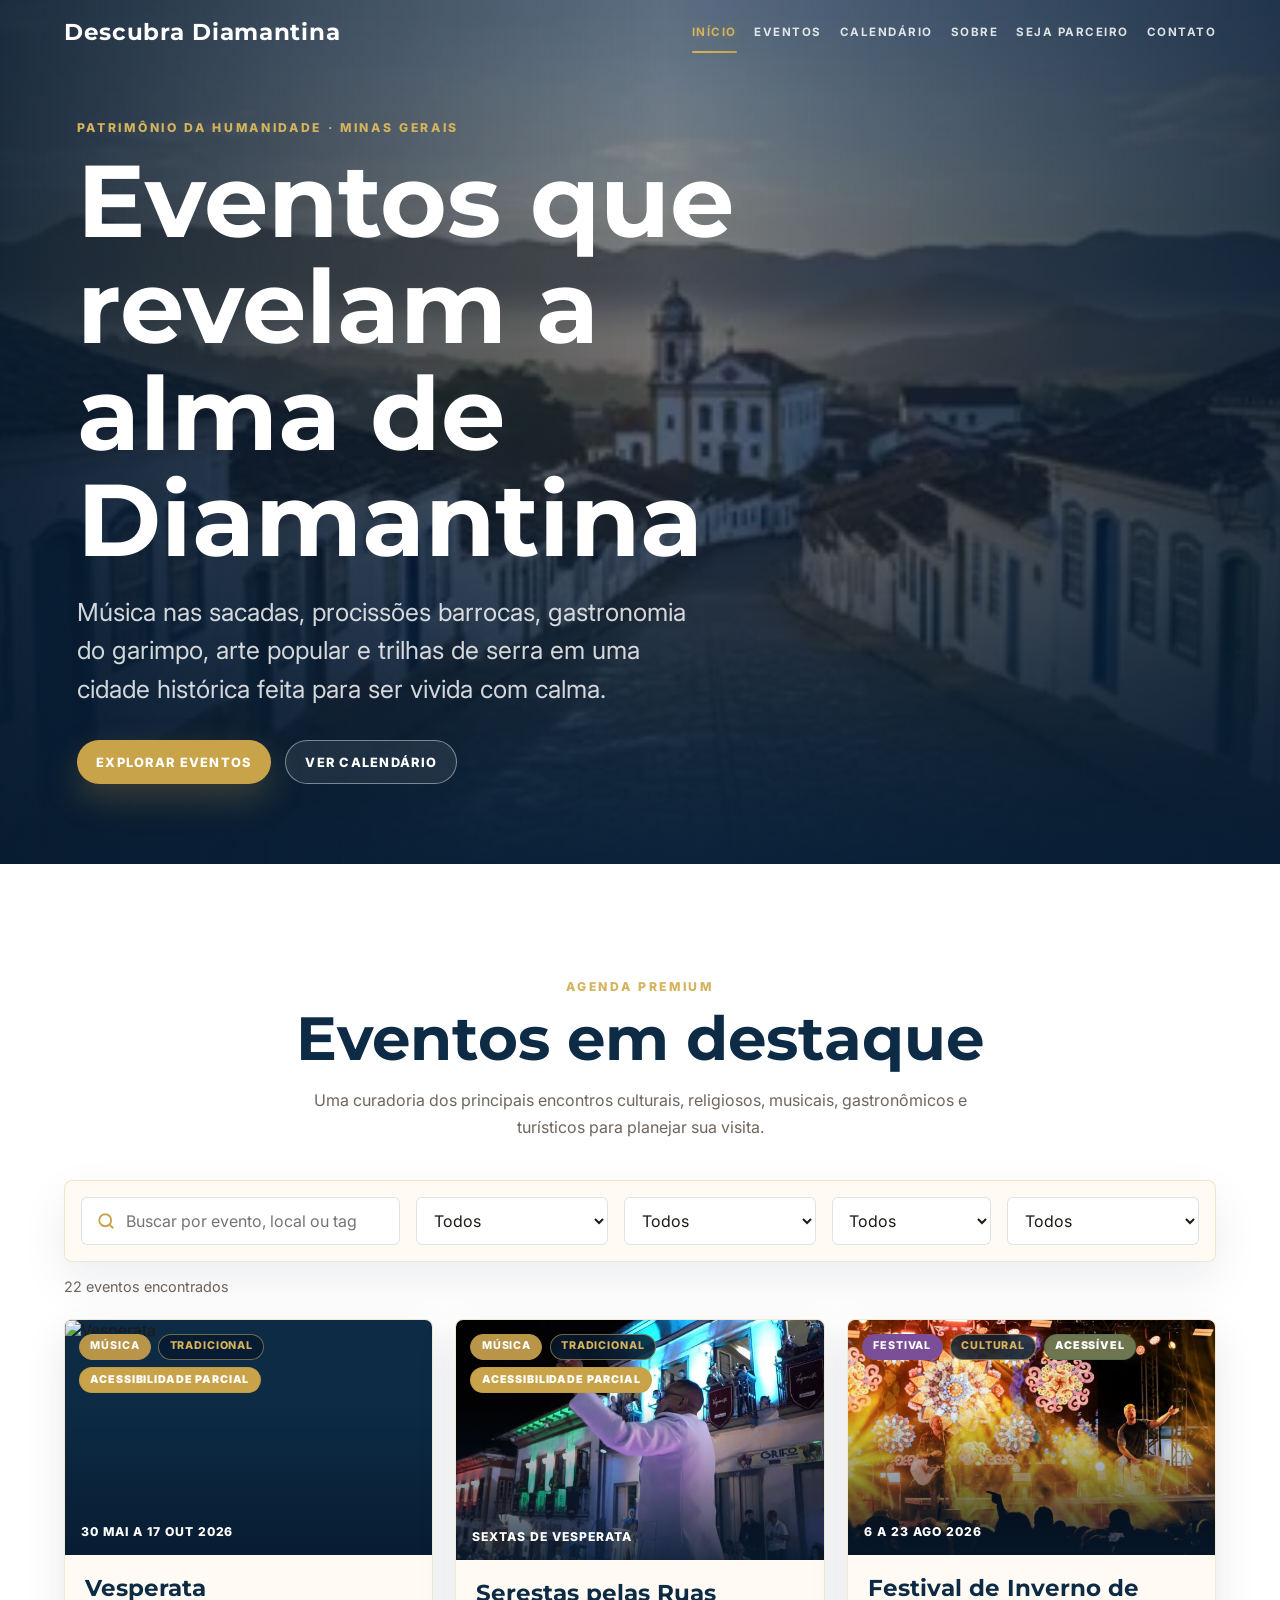
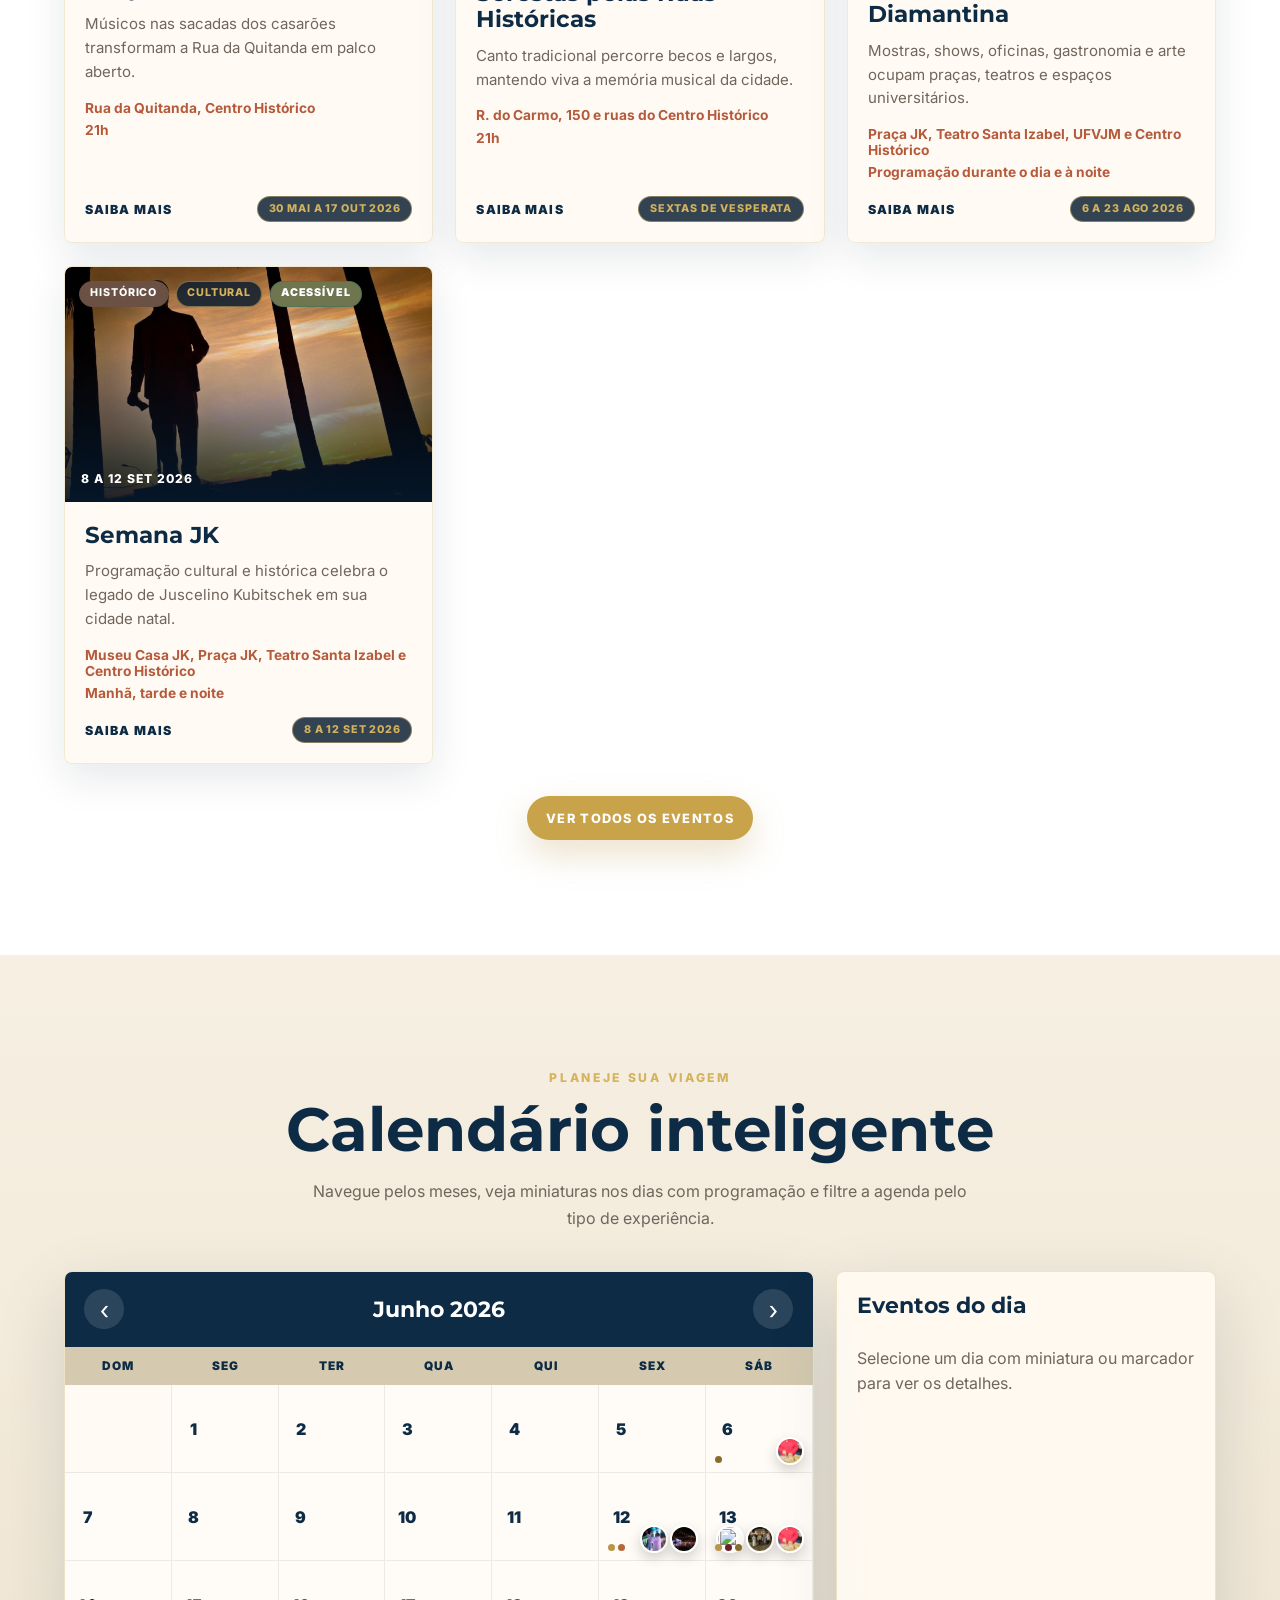
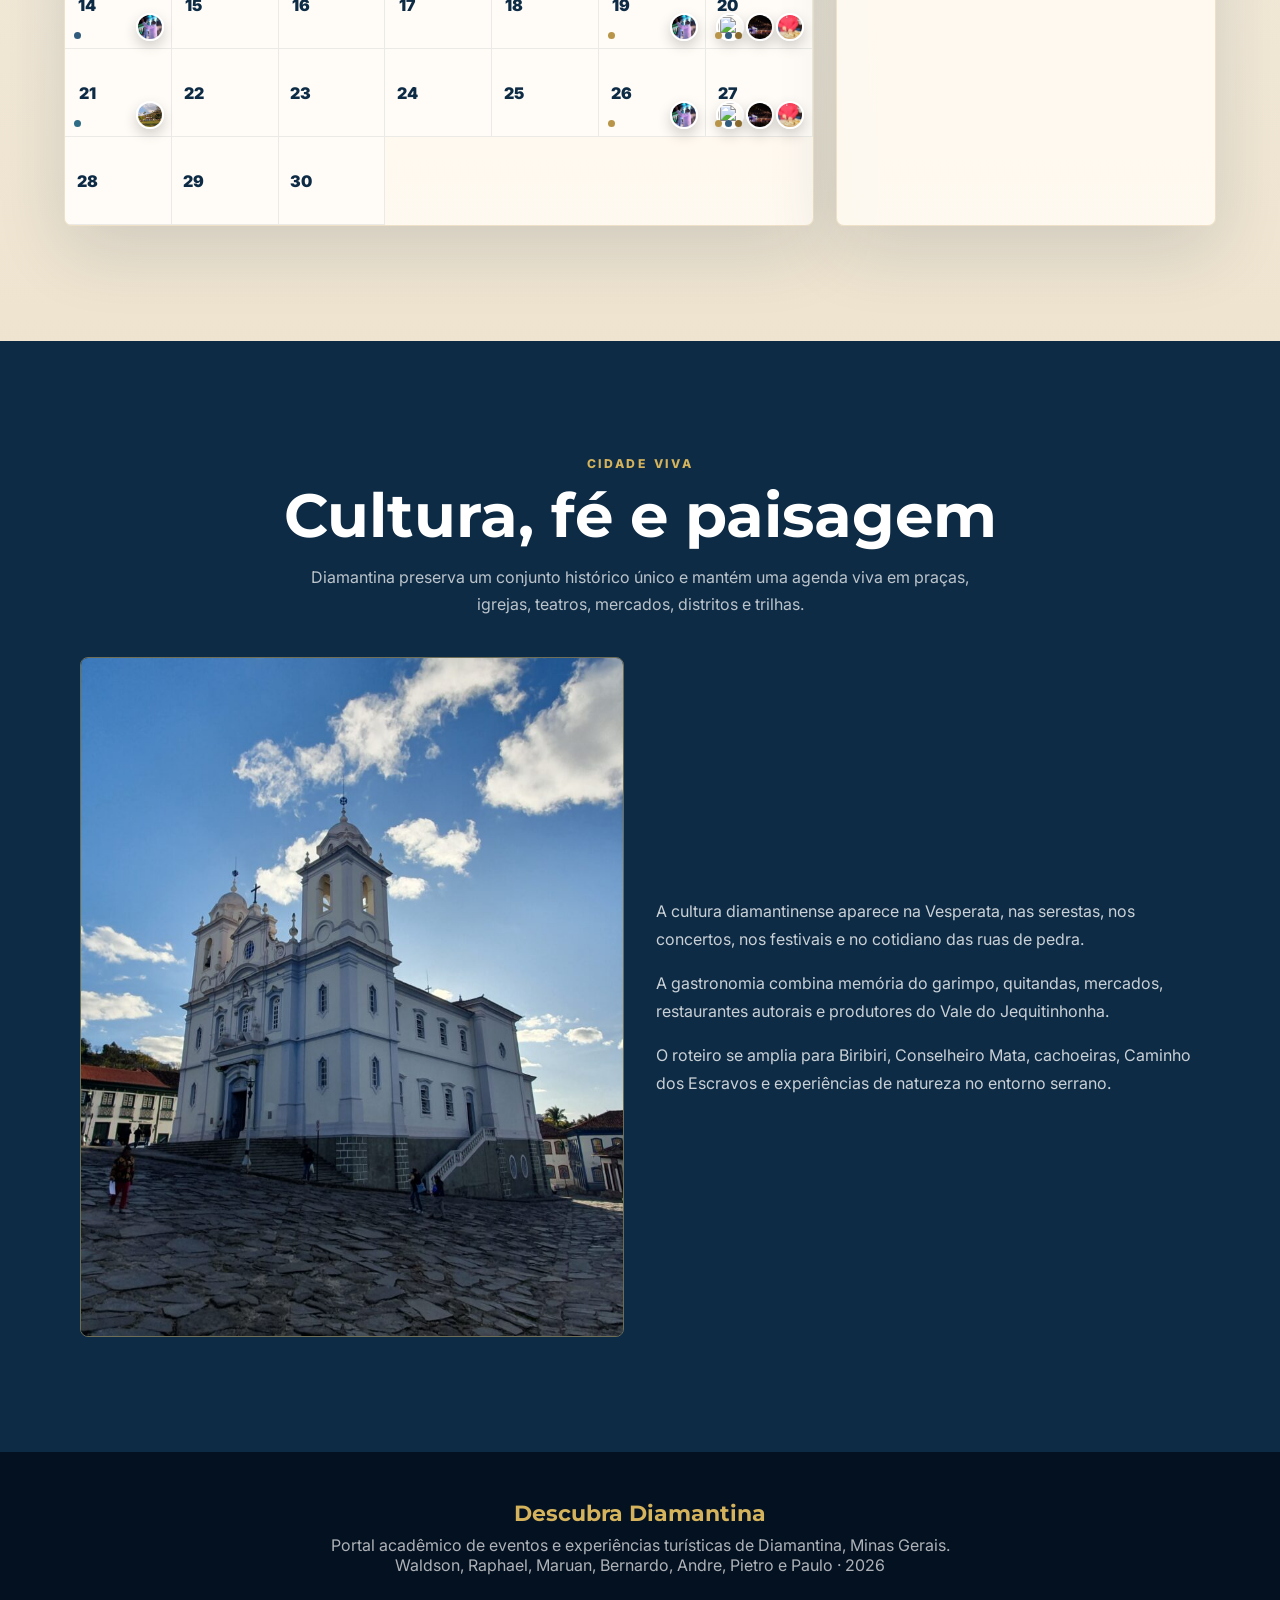
==== commit f6d6d172: "feat: melhorar navegação e experiência de filtros de eventos - Corrigir links de navegação quebrados" ====
--- a/index.html
+++ b/index.html
@@ -22,9 +22,6 @@
       <a class="active" href="index.html">Início</a>
       <a href="eventos.html">Eventos</a>
       <a href="#calendario">Calendário</a>
-      <a href="#cultura">Cultura</a>
-      <a href="#gastronomia">Gastronomia</a>
-      <a href="#turismo">Turismo</a>
       <a href="#sobre">Sobre</a>
       <a href="seja-parceiro.html">Seja Parceiro</a>
       <a href="#contato">Contato</a>
@@ -35,12 +32,9 @@
   <div class="mobile-menu" data-mobile-menu>
     <button class="close-menu" type="button" data-close-menu aria-label="Fechar menu">×</button>
     <nav aria-label="Menu móvel">
-      <a href="DescubraDiamantina.html">Início</a>
+      <a href="index.html">Início</a>
       <a href="eventos.html">Eventos</a>
       <a href="#calendario">Calendário</a>
-      <a href="#cultura">Cultura</a>
-      <a href="#gastronomia">Gastronomia</a>
-      <a href="#turismo">Turismo</a>
       <a href="#sobre">Sobre</a>
       <a href="seja-parceiro.html">Seja Parceiro</a>
       <a href="#contato">Contato</a>
--- a/styles.css
+++ b/styles.css
@@ -1548,6 +1548,78 @@
   }
 }
 
+.toolbar {
+  display: grid;
+  gap: 1rem;
+  grid-template-columns: 2fr 1.2fr 1.2fr 1fr 1.2fr;
+  padding-bottom: 1rem;
+}
+
+.filter-legend {
+  margin-bottom: 2rem;
+  animation: fadeIn .6s ease-out;
+}
+
+.filter-legend-toggle {
+  background: linear-gradient(to right, var(--dourado), var(--dourado-2));
+  border: none;
+  color: #fff;
+  padding: .75rem 1.25rem;
+  border-radius: 6px;
+  cursor: pointer;
+  font-size: .95rem;
+  font-weight: 600;
+  transition: all .3s ease;
+}
+
+.filter-legend-toggle:hover {
+  transform: translateY(-2px);
+  box-shadow: 0 6px 16px rgba(201, 163, 74, .2);
+}
+
+.filter-legend-toggle[aria-expanded="true"] {
+  background: linear-gradient(to right, var(--terracota), #a04a2d);
+}
+
+.filter-legend-content {
+  display: grid;
+  gap: 1rem;
+  margin-top: 1rem;
+  padding: 1.5rem;
+  background: rgba(199, 163, 74, .08);
+  border-left: 4px solid var(--dourado);
+  border-radius: 6px;
+  animation: slideDown .3s ease-out;
+}
+
+.filter-legend-content[hidden] {
+  display: none;
+}
+
+.legend-item {
+  font-size: .95rem;
+  line-height: 1.6;
+  color: var(--texto);
+}
+
+.legend-item strong {
+  color: var(--azul);
+  display: inline-block;
+  margin-right: .5rem;
+}
+
+@keyframes slideDown {
+  from {
+    opacity: 0;
+    transform: translateY(-8px);
+  }
+
+  to {
+    opacity: 1;
+    transform: translateY(0);
+  }
+}
+
 @media (max-width: 980px) {
   .hamburger {
     display: inline-flex;
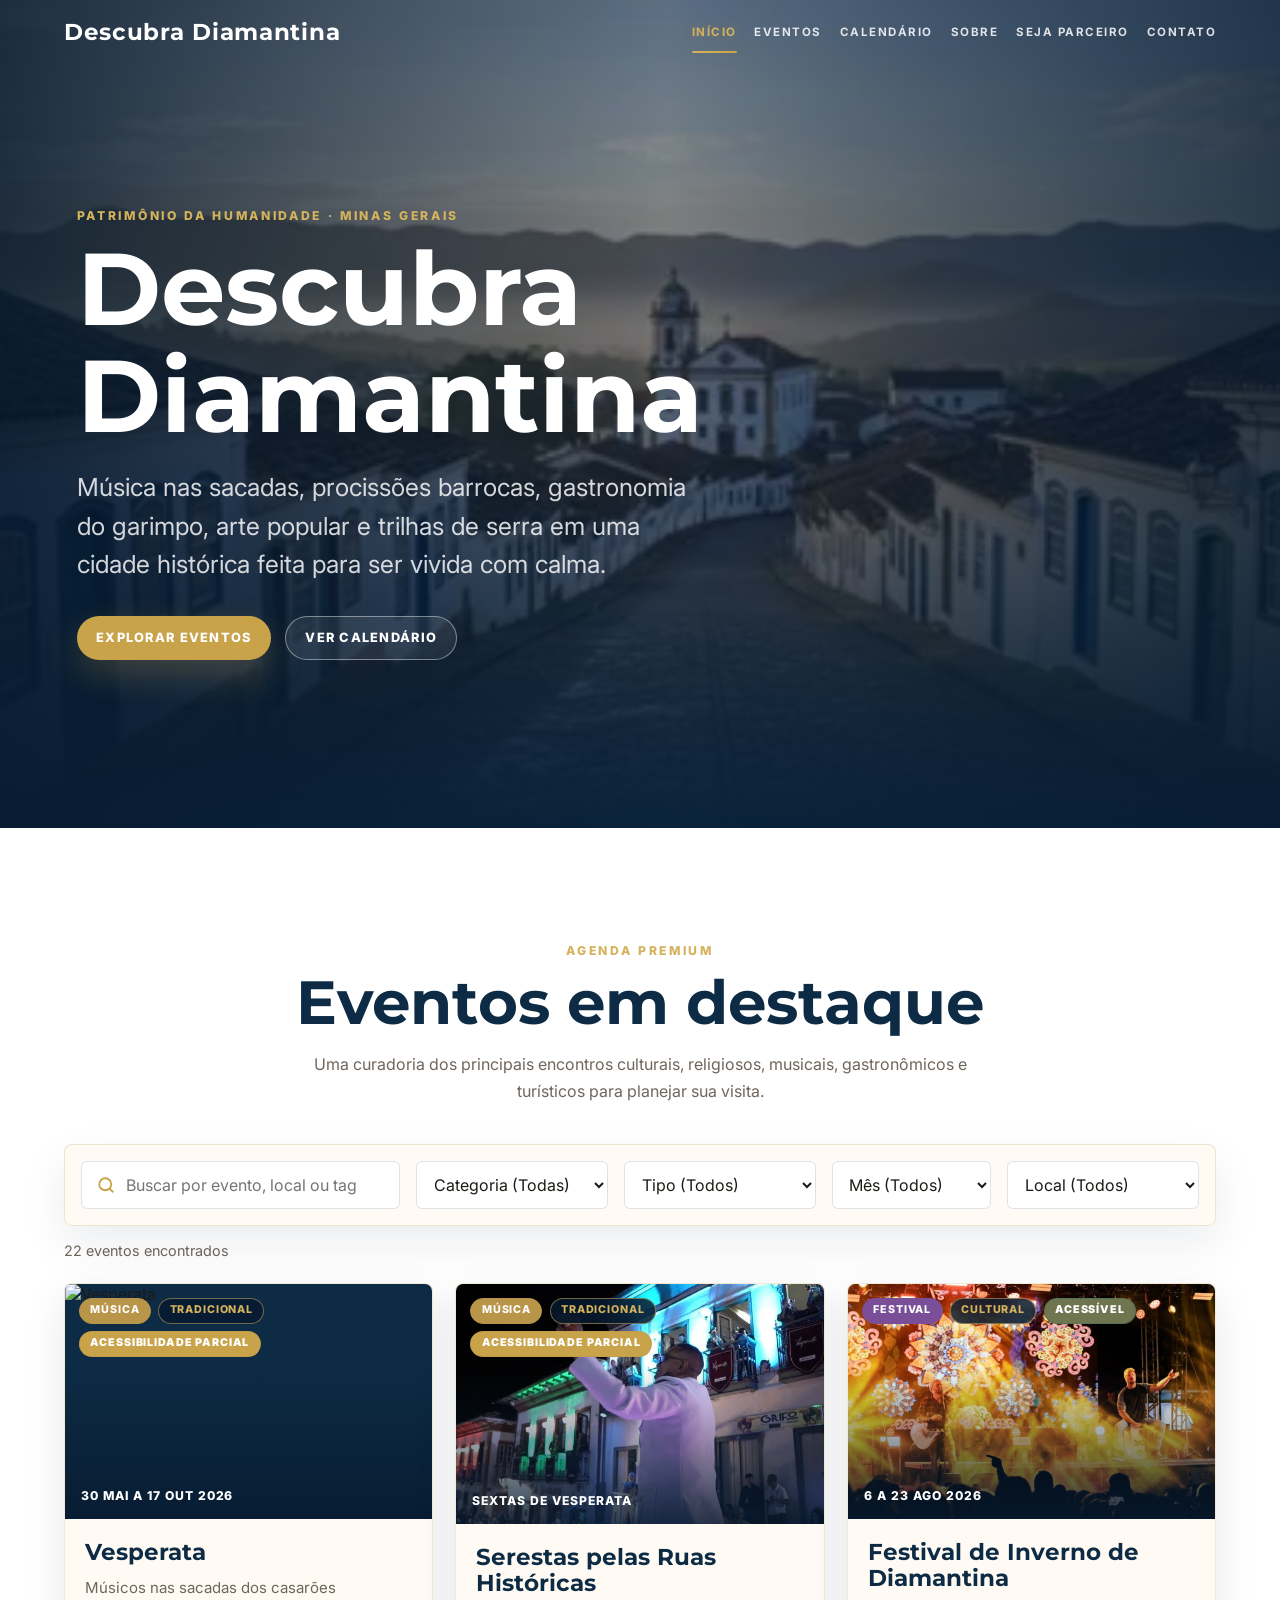
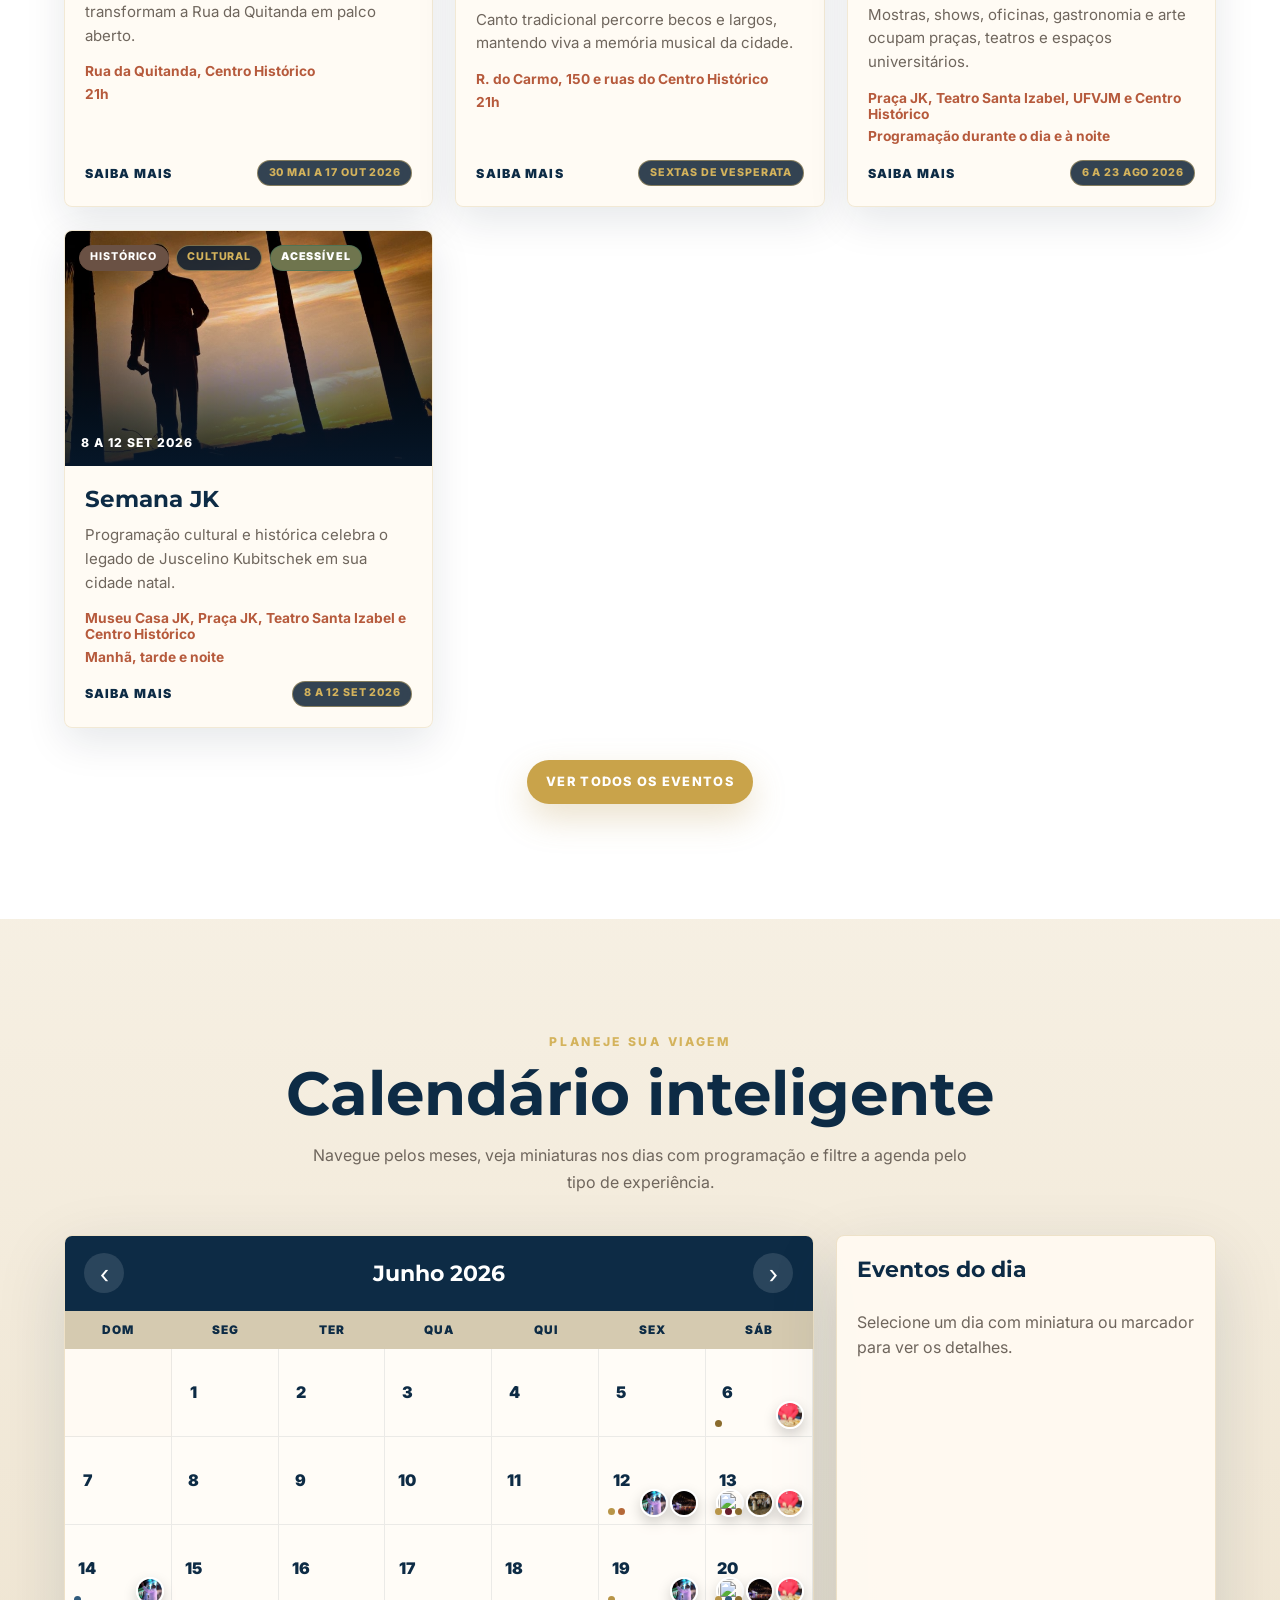
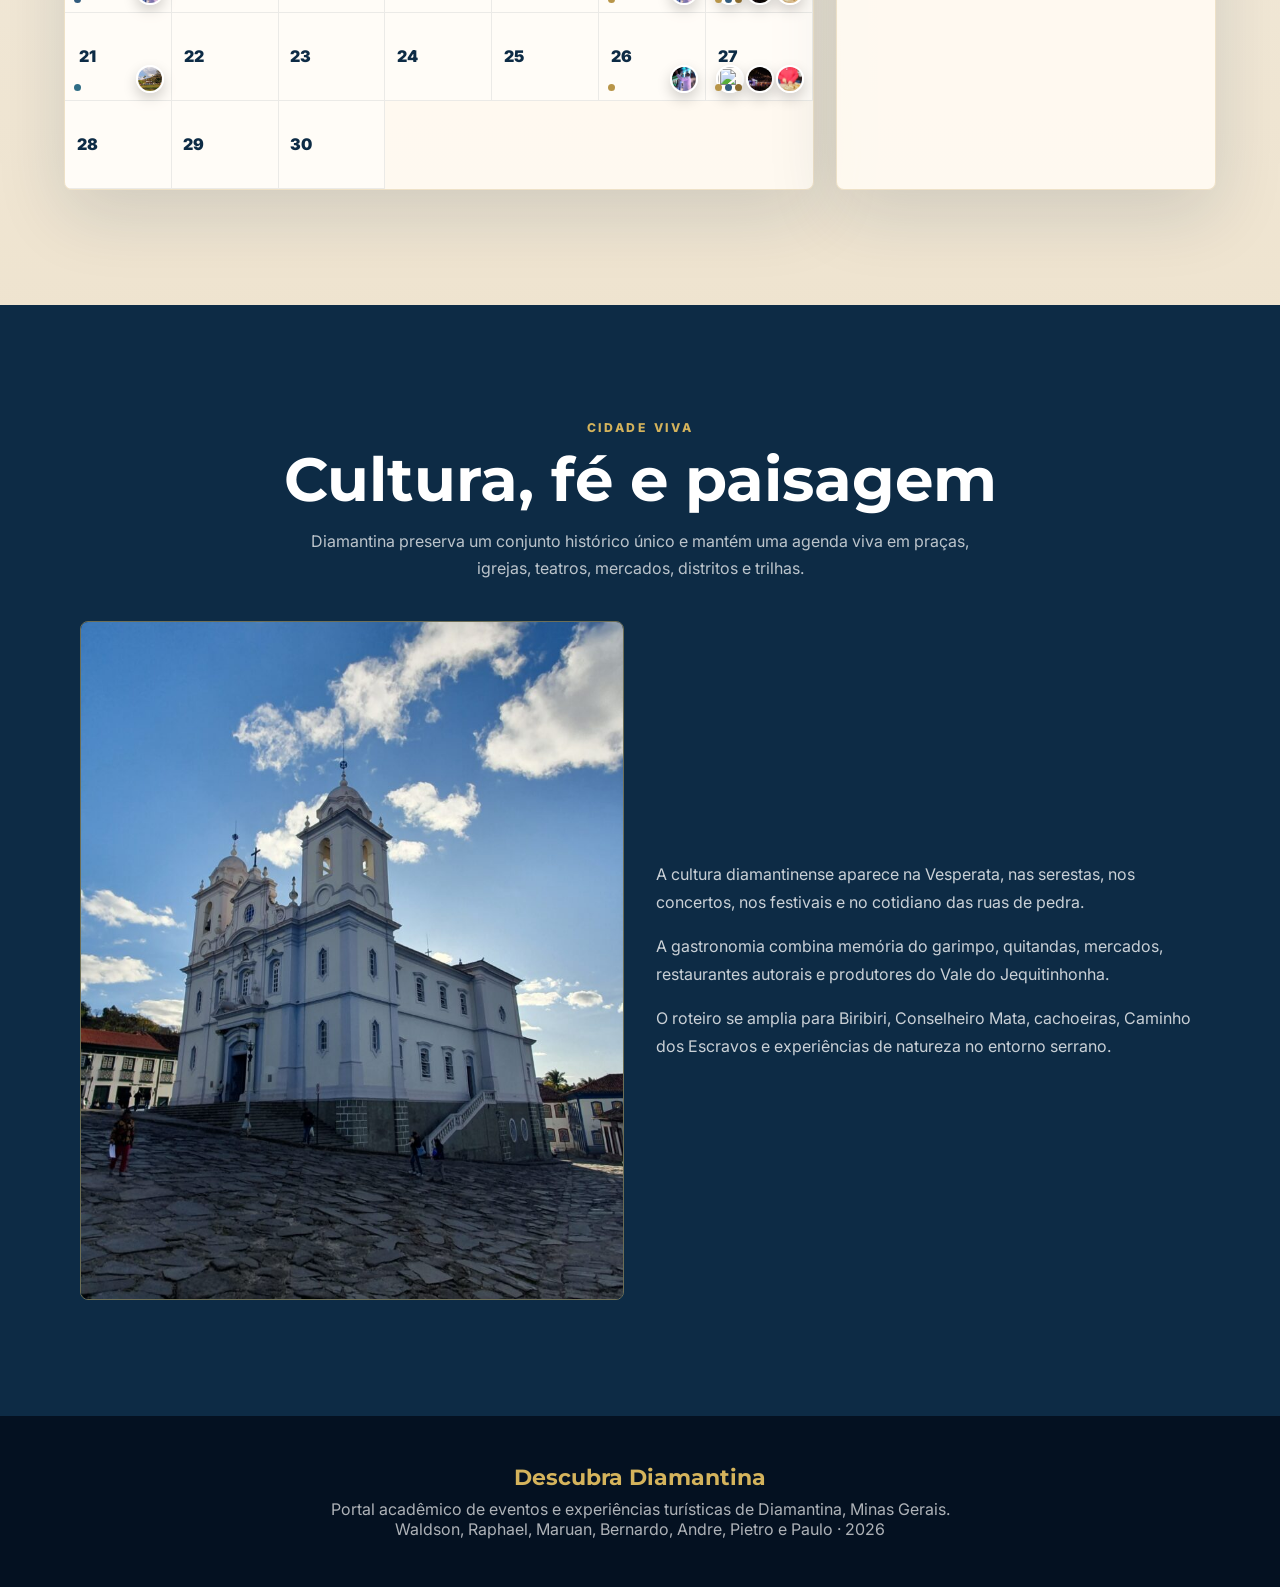
==== commit 9970b46d: "Colocando o nome Descubra Diamantina na capa" ====
--- a/index.html
+++ b/index.html
@@ -48,7 +48,7 @@
       </div>
       <div class="hero-content fade-in">
         <span class="eyebrow">Patrimônio da Humanidade · Minas Gerais</span>
-        <h1>Eventos que revelam a alma de Diamantina</h1>
+        <h1>Descubra Diamantina</h1>
         <p>Música nas sacadas, procissões barrocas, gastronomia do garimpo, arte popular e trilhas de serra em uma
           cidade histórica feita para ser vivida com calma.</p>
         <div class="hero-actions">
--- a/styles.css
+++ b/styles.css
@@ -1498,10 +1498,10 @@
 }
 
 .partner-cta h2 {
-  max-width: 760px;
+  max-width: 700px;
   font-family: 'Montserrat', Arial, sans-serif;
   font-weight: 700;
-  font-size: clamp(2.4rem, 5.5vw, 5rem);
+  font-size: clamp(2.5rem, 5vw, 4.5rem);
   line-height: 1.05;
 }
 
@@ -1719,4 +1719,68 @@
     min-height: 260px;
     height: 260px;
   }
+}
+
+.planned-features {
+  display: grid;
+  grid-template-columns: repeat(3, 1fr);
+  gap: 1.5rem;
+  margin-top: 2rem;
+}
+
+.planned-features>div {
+  background: white;
+  padding: 1.5rem;
+  border-radius: 12px;
+  box-shadow: 0 8px 24px rgba(0, 0, 0, .08);
+}
+
+@media (max-width: 900px) {
+  .planned-features {
+    grid-template-columns: repeat(2, 1fr);
+  }
+}
+
+@media (max-width: 600px) {
+  .planned-features {
+    grid-template-columns: 1fr;
+  }
+}
+
+.cta-plan-card {
+  background: rgba(255, 255, 255, .12);
+  border: 1px solid rgba(255, 255, 255, .15);
+  border-radius: 18px;
+  padding: 2rem;
+  backdrop-filter: blur(10px);
+}
+
+.plan-badge {
+  display: inline-block;
+  padding: .4rem .9rem;
+  border-radius: 999px;
+  background: #F7C267;
+  color: #1E3A5F;
+  font-size: .8rem;
+  font-weight: 700;
+  margin-bottom: 1rem;
+}
+
+.cta-plan-card h3 {
+  font-size: 3rem;
+  margin-bottom: 1rem;
+}
+
+.cta-plan-card h3 span {
+  font-size: 1rem;
+}
+
+.cta-plan-card ul {
+  list-style: none;
+  display: grid;
+  gap: .8rem;
+}
+
+.cta-plan-card li {
+  color: rgba(255, 255, 255, .9);
 }
